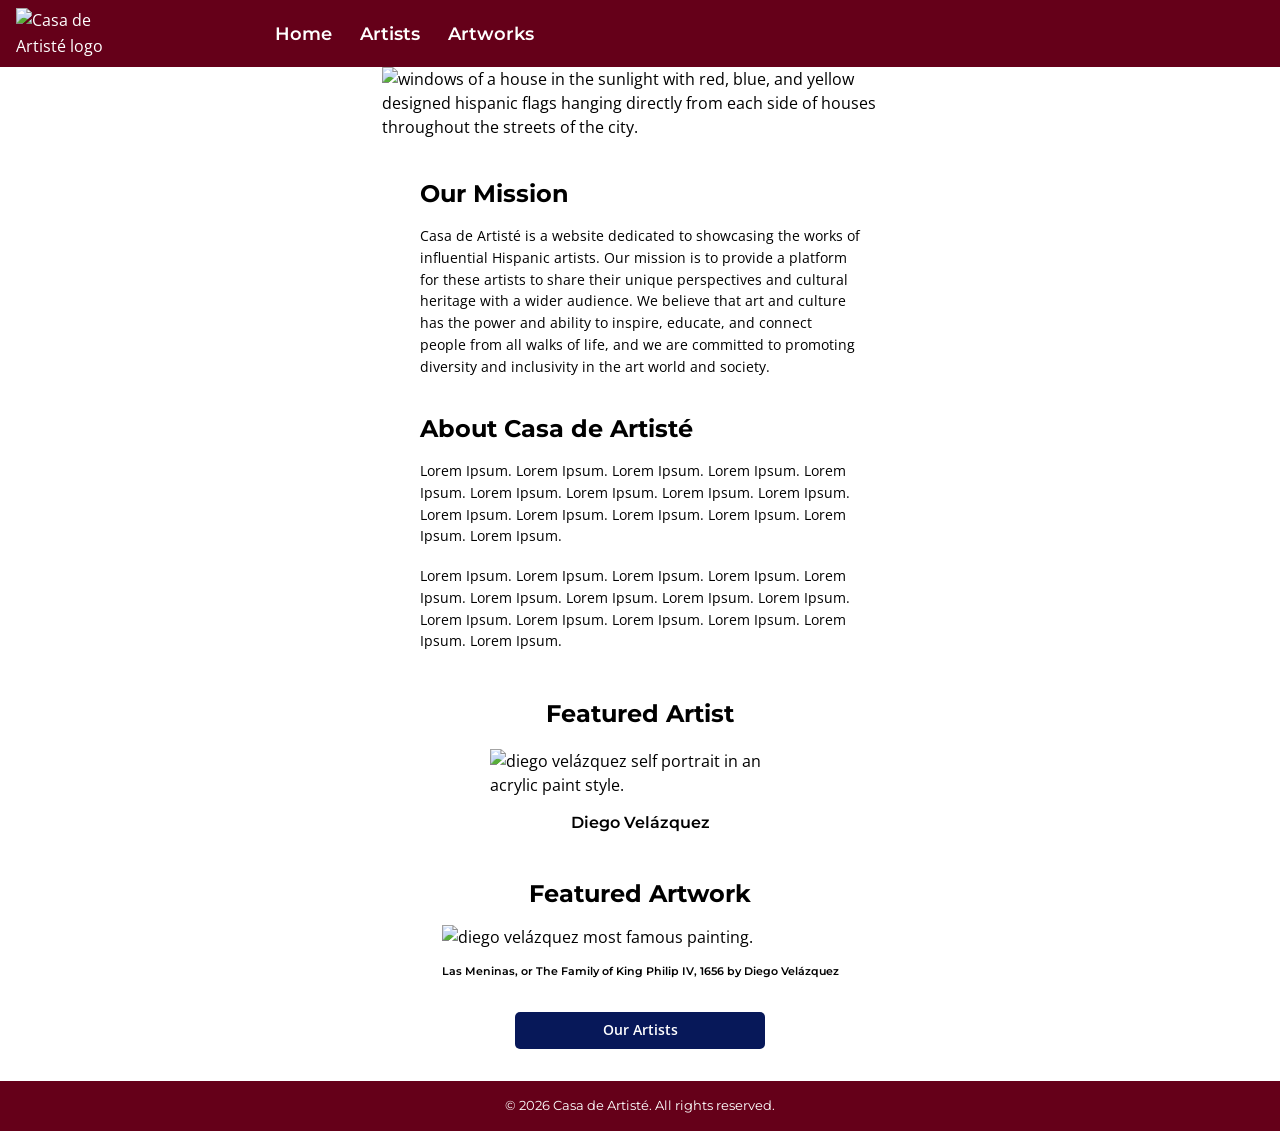
==== index.html @ f4d8f2cd "html and css updates" ====
<!DOCTYPE html>
<html lang="en">
    <head>
        <meta charset="UTF-8">
        <meta name="viewport" content="width=device-width, initial-scale=1.0">
        <meta name="author" content="Samantha Orr">
        <title>Casa de Artisté Website</title>

        <!-- link google fonts Montserrat and Open Sans here -->
        <link rel="preconnect" href="https://fonts.googleapis.com">
        <link rel="preconnect" href="https://fonts.gstatic.com" crossorigin>
        <link href="https://fonts.googleapis.com/css2?family=Montserrat:ital,wght@0,100..900;1,100..900&family=Open+Sans:ital,wght@0,300..800;1,300..800&display=swap" rel="stylesheet">

        <!-- after completing my html for all three pages, make sure to properly link 
        css stylesheet to each page -->

        <link rel="stylesheet" href="styles.css">
    </head>

    <body>
        <!-- make sure headers and footers are identical throughout all three pages -->

        <header class="global-header">
                <!-- add logo to src tag -->
                <img src="images/" alt="Casa de Artisté logo">
                <h1>Casa de Artisté</h1>
                <nav class="global-nav">
                    <!-- make sure I've properly linked each page to the correct 
                    href attribute in the anchor tags below -->
                    <ul>
                        <li><a href="index.html">Home</a></li>
                        <li><a href="artists.html">Artists</a></li>
                        <li><a href="artworks.html">Artworks</a></li>
                    </ul>
                </nav>
        </header>

        <main class="container-1">
            <div class="hero-image">
                <img src="images/hero-image.jpg" alt="windows of a house in the sunlight with red, blue, and yellow designed hispanic flags hanging directly from each side of houses throughout the streets of the city.">
            </div>
            <h2>Casa de Artisté</h2>

            <section id="our-mission">
                <h3>Our Mission</h3>
                <p>
                    Casa de Artisté is a website dedicated to showcasing the works of 
                    influential Hispanic artists. Our mission is to provide a platform 
                    for these artists to share their unique perspectives and cultural 
                    heritage with a wider audience. We believe that art and culture has
                    the power and ability to inspire, educate, and connect people from 
                    all walks of life, and we are committed to promoting diversity and 
                    inclusivity in the art world and society.
                </p>
            </section>
            <!-- fill with content about the website, the artists, and the artworks.
            serves as an introduction to the entire website. -->
            <section id="about-info">
                <h3>About Casa de Artisté</h3>
                <p>Lorem Ipsum. Lorem Ipsum. Lorem Ipsum.
                    Lorem Ipsum. Lorem Ipsum. Lorem Ipsum.
                    Lorem Ipsum. Lorem Ipsum. Lorem Ipsum.
                    Lorem Ipsum. Lorem Ipsum. Lorem Ipsum.
                    Lorem Ipsum. Lorem Ipsum. Lorem Ipsum.
                </p>

                <p>Lorem Ipsum. Lorem Ipsum. Lorem Ipsum.
                    Lorem Ipsum. Lorem Ipsum. Lorem Ipsum.
                    Lorem Ipsum. Lorem Ipsum. Lorem Ipsum.
                    Lorem Ipsum. Lorem Ipsum. Lorem Ipsum.
                    Lorem Ipsum. Lorem Ipsum. Lorem Ipsum.
                </p>
            </section>

            <section id="featured-artist">
                <h3>Featured Artist</h3>
                <img src="images/diego-velázquez.jpg" alt="diego velázquez self portrait in an acrylic paint style.">
                <h4>Diego Velázquez</h4>
            </section>

            <section id="featured-artwork">
                <h3>Featured Artwork</h3>
                <img src="images/Las-Meninas-Diego-Velázquez.jpg" alt="diego velázquez most famous painting.">
                <h4>Las Meninas, or The Family of King Philip IV, 1656 by Diego Velázquez</h4>
            </section>

            <a href="artists.html" class="about-artists-btn">Our Artists</a>
        </main>

        <footer class="global-footer">
            <p>&copy; 2026 Casa de Artisté. All rights reserved.</p>
        </footer>
    </body>
</html>
---- styles.css ----
/* CSS by Samantha Orr */

/* imported Montserrat for headers and Open Sans for body text (paragraphs) from google fonts */
@import url('https://fonts.googleapis.com/css2?family=Montserrat:ital,wght@0,100..900;1,100..900&family=Open+Sans:ital,wght@0,300..800;1,300..800&display=swap');


/* CSS reset */
/* http://meyerweb.com/eric/tools/css/reset/ 
   v2.0 | 20110126
   License: none (public domain)
*/
html, body, div, span, applet, object, iframe,
h1, h2, h3, h4, h5, h6, p, blockquote, pre,
a, abbr, acronym, address, big, cite, code,
del, dfn, em, img, ins, kbd, q, s, samp,
small, strike, strong, sub, sup, tt, var,
b, u, i, center,
dl, dt, dd, ol, ul, li,
fieldset, form, label, legend,
table, caption, tbody, tfoot, thead, tr, th, td,
article, aside, canvas, details, embed, 
figure, figcaption, footer, header, hgroup, 
menu, nav, output, ruby, section, summary,
time, mark, audio, video {
	margin: 0;
	padding: 0;
	border: 0;
	font-size: 100%;
	font: inherit;
	vertical-align: baseline;
}
/* HTML5 display-role reset for older browsers */
article, aside, details, figcaption, figure, 
footer, header, hgroup, menu, nav, section {
	display: block;
}
body {
	line-height: 1;
}
ol, ul {
	list-style: none;
}
blockquote, q {
	quotes: none;
}
blockquote:before, blockquote:after,
q:before, q:after {
	content: '';
	content: none;
}
table {
	border-collapse: collapse;
	border-spacing: 0;
}


/* root variables */
:root {

    /* colors */
    --white: #FFFFFF;
    --black: #000000;
    --dk-gray: #333333;
    --burgundy: #650019;
    --dk-blue: #071859;
    --yellow: #F2C14E;

    /* fonts */
    --header-font: "Montserrat", sans-serif;
    --paragraph-font: "Open Sans", sans-serif;
}

/* adjust as needed throughout styling website */
body {
    font-family: var(--paragraph-font);
    font-weight: 400;
    line-height: 1.6;
    color: var(--black);
    background-color: var(--white);
    margin: 0;
}

h1, h2, h3, h4, h5, h6 {
    font-family: var(--header-font);
    font-weight: 700;
    line-height: 1.2;
    margin-bottom: 1rem;
}

nav a {
    font-family: var(--header-font);
    text-decoration: none;
    font-weight: 700;
}


/* global styles to assist with a clean and organized layout as well as structure */
* {
    margin: 0;
    padding: 0;
    box-sizing: border-box;
}

html {
    scroll-behavior: smooth;
}

.container-1,
.container-2,
.container-3 {
    margin: 0 auto;
    line-height: 1.5;
}

/* global header and navigation styles */
.global-header {
    display: flex;
    align-items: center;
    background-color: var(--burgundy);
    padding: 8px 0;
}

.global-header h1 {
    visibility: hidden;
}

/* when I create and add my logo, make sure to properly styled and sized and add some margin to the left of it 
so that it doesn't touch the edge of the page.*/

.global-header img {
    max-width: 120px;
    height: auto;
    margin-left: 16px;
    object-fit: fill;
    color: var(--white);
}

.global-nav {
    display: flex;
    justify-content: space-between;
    align-items: center;
}

.global-nav ul {
    list-style: none;
    display: flex;
    gap: 8px;
    align-items: center;
}

.global-nav ul li a {
    text-decoration: none;
    color: var(--white);
    font-family: var(--header-font);
    font-weight: 600;
    padding: 5px 10px;
    transition: background-color 0.3s ease, color 0.3s ease;
    align-items: center;
    border-radius: 4px;
    font-size: 1.1rem;
}

.global-nav ul li a:hover {
    /* background-color: var(--yellow); */
    color: var(--yellow);
    border-radius: 4px;
    text-decoration: none;
    transition: color 0.4s;
    font-weight: 700;
}

/* main styles */
main {
    display: flex;
    flex-direction: column;
    align-items: center;
}

/* global footer styles */
footer {
    background-color: var(--burgundy);
    color: var(--white);
    text-align: center;
    padding: 15px 0;
    margin-top: 20px;
    font-family: var(--header-font);
    font-size: 0.80rem;
    font-weight: 400;
}

/* homepage styles */
img {
    max-width: 100%;
    height: auto;
}

.container-1 h2 {
    visibility: hidden;
}

.hero-image img {
    max-width: 517px;
    height: auto;
    overflow: hidden;
    object-fit: fill;
}

#about-info h3,
#our-mission h3 {
    justify-self: center;
    font-size: 1.5rem;
    margin-bottom: 16px;
    font-weight: 700;
    font-family: var(--header-font);
}

#about-info h3 {
    margin-top: 20px;
}

#about-info p,
#our-mission p {
    font-size: 0.85rem;
    font-family: var(--paragraph-font);
    line-height: 1.6;
    margin-top: 10px;
    margin-bottom: 18px;
    max-width: 55ch;
}

#featured-artist h3 {
    font-size: 1.5rem;
    text-align: center;
    color: var(--black);
    font-weight: 700;
    margin-top: 30px;
}

#featured-artist img {
    max-width: 300px;
    height: auto;
    overflow: hidden;
    object-fit: fill;
    margin-top: 4px;
    margin-bottom: 10px;
    align-items: center;
}

#featured-artist h4 {
    text-align: center;
    font-size: 1rem;
    margin-bottom: 8px;
    font-weight: 600;
}

#featured-artwork h3 {
    font-size: 1.5rem;
    text-align: center;
    color: var(--black);
    font-weight: 700;
    margin-top: 40px;
}

#featured-artwork img {
    max-width: 400px;
    height: auto;
    overflow: hidden;
    object-fit: fill;
    margin-bottom: 10px;
    align-items: center;
}

#featured-artwork h4 {
    text-align: center;
    font-size: 0.70rem;
    margin-bottom: 10px;
    font-weight: 600;
}  

.about-artists-btn {
    display: inline-block;
    text-align: center;
    background-color: var(--dk-blue);
    color: var(--white);
    border: none;
    padding: 8px 16px;
    font-family: var(--paragraph-font);
    font-weight: 500;
    font-size: 0.85rem;
    cursor: pointer;
    border-radius: 5px;
    transition: background-color 0.2s ease, color 0.2s ease;
    text-decoration: none;
    width: 250px;
    margin-top: 24px;
    margin-bottom: 12px;
    font-weight: 600;
}

.about-artists-btn:hover {
    background-color: var(--yellow);
    color: var(--burgundy);
    border-radius: 5px;
    text-decoration: none;
    transition: color 0.2s;
    font-weight: 700;
    text-align: center;
}

/* artists page styles */
.container-2 h2 {
    font-size: 1.5rem;
    text-align: center;
    color: var(--black);
    font-weight: 700;
    margin-top: 22px;
    margin-bottom: 18px;
}

.artist-1-image img,
.artist-3-image img {
    max-width: 180px;
    height: auto;
    overflow: hidden;
    object-fit: fill;
    margin-top: 20px;
}

.artist-2-image img,
.artist-4-image img {
    max-width: 180px;
    height: auto;
    overflow: hidden;
    object-fit: fill;
    margin-top: 20px;
}

/* .artist-content-1 {
    display: flex;
    flex-direction: column;
    align-items: center;
    text-align: center;
    margin-top: 20px;
} */

.artist-content-1,
.artist-content-2 {
    display: flex;
    flex-direction: column;
    align-items: center;
    gap: 1rem;
    margin: 20px 0 30px;
}

/* .artist-content-1 {
    display: grid;
    grid-template-columns: 1fr 1fr;
    gap: 1rem;
    margin-top: 20px;
    margin-bottom: 30px;
}

.artist-content-2 {
    display: grid;
    grid-template-columns: 1fr 1fr;
    gap: 5rem;
    margin-top: 20px;
    margin-bottom: 30px;
    margin-left: 10px;
} */

.artist-content-1 h3,
.artist-content-2 h3 {
    font-size: 1rem;
    margin-top: 8px;
    margin-bottom: 18px;
    font-weight: 600;
    text-align: center;
}

.artist-content-1 p {
    display: block;
    font-size: 0.65rem;
    font-family: var(--paragraph-font);
    line-height: 1.4;
    max-width: 40ch;
    text-align: left;
    margin-bottom: 16px;
}

.artist-content-2 p {
    display: block;
    font-size: 0.65rem;
    font-family: var(--paragraph-font);
    line-height: 1.4;
    max-width: 40ch;
    text-align: left;
    margin-bottom: 16px;
}

.artist-1-info,
.artist-2-info,
.artist-3-info,
.artist-4-info {
    display: block;
    align-content: center;
}

.artist-1-info a,
.artist-2-info a,
.artist-3-info a,
.artist-4-info a {
    display: inline-block;
    background-color: var(--dk-blue);
    color: var(--white);
    border: none;
    padding: 6px 12px;
    font-family: var(--paragraph-font);
    font-weight: 500;
    font-size: 0.85rem;
    cursor: pointer;
    border-radius: 4px;
    margin-top: 4px;
    transition: background-color 0.3s ease, color 0.3s ease;
    text-decoration: none;
    width: 95%;
    text-align: center;
}

.artist-content-1 a:hover,
.artist-content-2 a:hover {
    background-color: var(--burgundy);
    color: var(--white);
    border-radius: 4px;
    text-decoration: none;
    transition: color 0.3s;
    font-weight: 700;
    text-align: center;
}

/* 
.artist-content-1 h3 {
    text-align: center;
    font-size: 1rem;
    margin-top: 10px;
    margin-bottom: 16px;
    font-weight: 600;
} */

/* .artist-content-1 p {
    font-size: 0.85rem;
    line-height: 1.6;
    margin-top: 10px;
    margin-bottom: 18px;
    width: 55ch;
} */


/* artworks page styles */
.container-3 {
    display: flex;
    flex-direction: column;
    align-items: center;
}

#artworks h2 {
    font-size: 1.5rem;
    text-align: center;
    color: var(--black);
    font-weight: 700;
    margin-top: 22px;
}

#artworks img {
    max-width: 450px;
    height: auto;
    overflow: hidden;
    object-fit: fill;
    margin-top: 20px;
    margin-bottom: 10px;
    align-items: center;
}

#artworks h3 {
    text-align: center;
    font-size: 0.90rem;
    margin-bottom: 14px;
    font-weight: 600;
}

#artworks p {
    text-align: center;
    font-size: 0.85rem;
    line-height: 1.6;
    margin-top: 10px;
    margin-bottom: 20px;
    width: 55ch;
}


/* !!!! after completely styling my website in mobile-first format,
add media queries (tablets and desktops) to adjust the layout and 
design for larger screens. !!!! */

/* media queries (medium) */
@media (min-width: 768px) {
    .artist-content-1,
    .artist-content-2 {
        display: grid;
        grid-template-columns: 1fr 1fr;
        gap: 2rem;
        align-items: center;
    }

    .artist-content-2 .artist-2-image,
    .artist-content-2 .artist-4-image {
        order: 2;
    }

    .artist-content-2 .artist-2-info,
    .artist-content-2 .artist-4-info {
        order: 1;
    }
}

/* @media screen and (min-width: 600px) {
    .container-1 {
        display: flex;
        flex-direction: column;
        align-items: center;
    }

    .hero-image {
        display: flex;
        justify-content: center;
    }

    .global-header {
        justify-content: space-between;
    }
    
    .global-nav ul {
        align-items: center;
        gap: 16px;
    }

    .artist-content-1 {
        display: grid;
        grid-template-columns: 1fr 1fr;
        gap: 4rem;
        margin-top: 20px;
        margin-bottom: 30px;
    }

    .artist-content-2 {
        display: grid;
        grid-template-columns: 1fr 1fr;
        gap: 6rem;
        margin-top: 20px;
        margin-bottom: 30px;
    }

    .artist-1-info, .artist-2-info, .artist-3-info, .artist-4-info {
        display: block;
        align-content: center;
    }

    #artworks h2 {
        font-size: 1.5rem;
        text-align: center;
        color: var(--black);
        font-weight: 700;
        margin-top: 22px;
    }

    #artworks h3 {
        text-align: center;
        font-size: 1.1rem;
        margin-bottom: 14px;
        font-weight: 600;
    }

    #artworks p {
        text-align: center;
        font-size: 0.90rem;
        line-height: 1.6;
        margin-top: 10px;
        margin-bottom: 20px;
        width: 55ch;
    }

    #artworks img {
        max-width: 500px;
        height: auto;
        overflow: hidden;
        object-fit: fill;
        margin-top: 20px;
        margin-bottom: 10px;
        align-items: center;
    }
} */


/* media queries (large) */

@media screen and (min-width: 1024px){
}
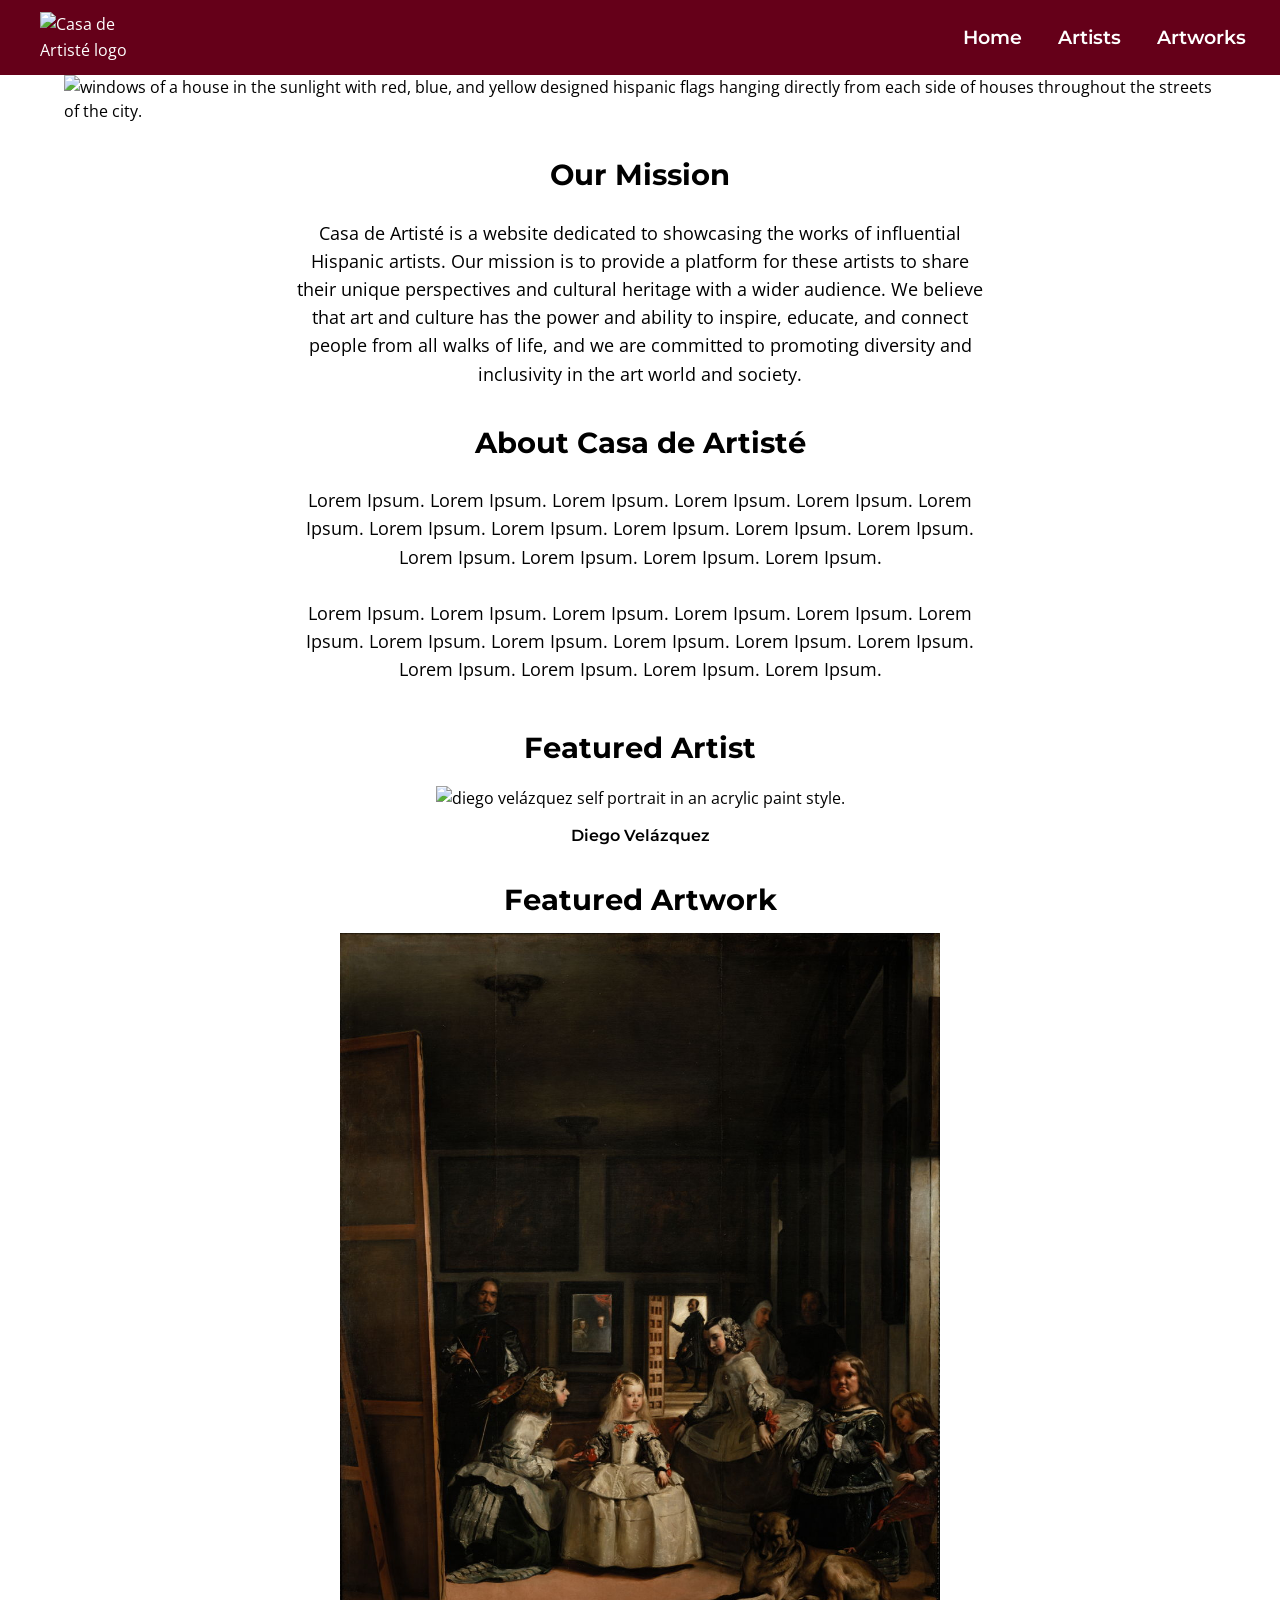
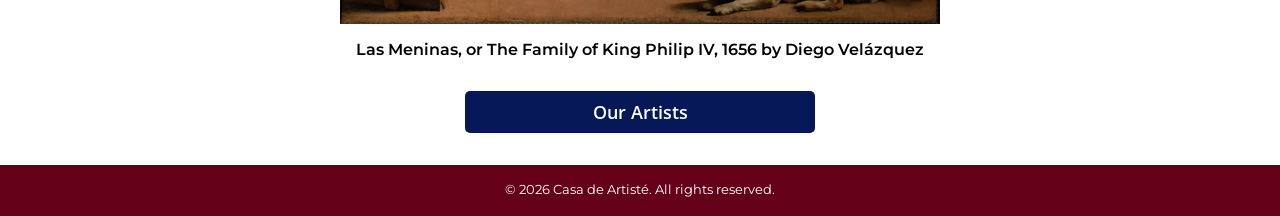
==== commit 4f067b99: "images update" ====
--- a/index.html
+++ b/index.html
@@ -74,13 +74,13 @@
 
             <section id="featured-artist">
                 <h3>Featured Artist</h3>
-                <img src="images/diego-velázquez.jpg" alt="diego velázquez self portrait in an acrylic paint style.">
+                <img src="images/Self-portrait_by_Diego_Velázquez.jpg" alt="diego velázquez self portrait in an acrylic paint style.">
                 <h4>Diego Velázquez</h4>
             </section>
 
             <section id="featured-artwork">
                 <h3>Featured Artwork</h3>
-                <img src="images/Las-Meninas-Diego-Velázquez.jpg" alt="diego velázquez most famous painting.">
+                <img src="images/velazquezlasmeninas.jpg" alt="diego velázquez most famous painting.">
                 <h4>Las Meninas, or The Family of King Philip IV, 1656 by Diego Velázquez</h4>
             </section>
 
--- a/styles.css
+++ b/styles.css
@@ -110,6 +110,7 @@
 .container-3 {
     margin: 0 auto;
     line-height: 1.5;
+    width: 90%;
 }
 
 /* global header and navigation styles */
@@ -262,7 +263,7 @@
 }
 
 #featured-artwork img {
-    max-width: 400px;
+    max-width: 380px;
     height: auto;
     overflow: hidden;
     object-fit: fill;
@@ -319,7 +320,7 @@
 
 .artist-1-image img,
 .artist-3-image img {
-    max-width: 180px;
+    max-width: 185px;
     height: auto;
     overflow: hidden;
     object-fit: fill;
@@ -328,7 +329,7 @@
 
 .artist-2-image img,
 .artist-4-image img {
-    max-width: 180px;
+    max-width: 185px;
     height: auto;
     overflow: hidden;
     object-fit: fill;
@@ -372,29 +373,28 @@
 .artist-content-1 h3,
 .artist-content-2 h3 {
     font-size: 1rem;
-    margin-top: 8px;
-    margin-bottom: 18px;
+    margin-bottom: 20px;
     font-weight: 600;
     text-align: center;
 }
 
 .artist-content-1 p {
     display: block;
-    font-size: 0.65rem;
+    font-size: 0.70rem;
     font-family: var(--paragraph-font);
     line-height: 1.4;
     max-width: 40ch;
-    text-align: left;
+    text-align: center;
     margin-bottom: 16px;
 }
 
 .artist-content-2 p {
     display: block;
-    font-size: 0.65rem;
+    font-size: 0.70rem;
     font-family: var(--paragraph-font);
     line-height: 1.4;
     max-width: 40ch;
-    text-align: left;
+    text-align: center;
     margin-bottom: 16px;
 }
 
@@ -472,29 +472,30 @@
 }
 
 #artworks img {
-    max-width: 450px;
+    max-width: 380px;
     height: auto;
     overflow: hidden;
     object-fit: fill;
     margin-top: 20px;
     margin-bottom: 10px;
     align-items: center;
+    justify-content: center;
 }
 
 #artworks h3 {
     text-align: center;
-    font-size: 0.90rem;
+    font-size: 0.70rem;
     margin-bottom: 14px;
     font-weight: 600;
 }
 
 #artworks p {
     text-align: center;
-    font-size: 0.85rem;
+    font-size: 0.80rem;
     line-height: 1.6;
     margin-top: 10px;
     margin-bottom: 20px;
-    width: 55ch;
+    max-width: 55ch;
 }
 
 
@@ -503,7 +504,128 @@
 design for larger screens. !!!! */
 
 /* media queries (medium) */
-@media (min-width: 768px) {
+/* previous media query was min-width: 768px */
+
+@media (min-width: 600px) {
+    .container-1,
+    .container-2,
+    .container-3 {
+        width: 90%;
+        max-width: 900px;
+    }
+
+    .global-header {
+        justify-content: space-between;
+        padding: 10px 18px;
+    }
+
+    .global-nav ul {
+        align-items: center;
+        gap: 0.80rem;
+    }
+
+    .hero-image {
+        display: flex;
+        justify-content: center;
+    }
+
+    .hero-image img {
+        max-width: 800px;
+        width: 100%;
+    }
+
+    #our-mission,
+    #about-info {
+        display: flex;
+        max-width: 700px;
+        flex-direction: column;
+        align-items: center;
+        text-align: center;
+        margin: 0 auto;
+    }
+
+    #our-mission h3,
+    #about-info h3 {
+        font-size: 1.5rem;
+        margin-bottom: 16px;
+        font-weight: 700;
+    }
+
+    #our-mission p,
+    #about-info p {
+        font-size: 1rem;
+        max-width: 70ch;
+    }
+
+    #featured-artist h3,
+    #featured-artwork h3 {
+        font-size: 1.5rem;
+        text-align: center;
+        color: var(--black);
+        font-weight: 700;
+        margin-top: 30px;
+    }
+
+    #featured-artist h4,
+    #featured-artwork h4 {
+        text-align: center;
+        font-size: 0.90rem;
+        margin-bottom: 8px;
+        font-weight: 600;
+    }
+
+    #featured-artist img {
+        max-width: 400px;
+        height: auto;
+    }
+
+    #featured-artwork img {
+        max-width: 500px;
+        height: auto;
+    }
+
+    .about-artists-btn {
+        width: 300px;
+        font-size: 1rem;
+    }
+
+    /* .hero-image img {
+        max-width: 900px;
+        height: auto;
+        width: 100%;
+        overflow: hidden;
+        object-fit: fill;
+    } */
+
+    #artists h2,
+    #artworks h2 {
+        font-size: 1.5rem;
+        text-align: center;
+        color: var(--black);
+        font-weight: 700;
+        margin-top: 22px;
+        font-family: var(--header-font);
+    }
+
+    #artists h3 {
+        font-size: 1.2rem;
+        text-align: center;
+        color: var(--black);
+        font-weight: 600;
+        margin-top: 22px;
+        margin-bottom: 18px;
+    }
+
+    #artists p {
+        font-size: 0.85rem;
+        line-height: 1.6;
+        margin-top: 10px;
+        margin-bottom: 18px;
+        max-width: 55ch;
+        text-align: center;
+        font-family: var(--paragraph-font);
+    }
+
     .artist-content-1,
     .artist-content-2 {
         display: grid;
@@ -512,96 +634,241 @@
         align-items: center;
     }
 
+    .artist-content-2 {
+        gap: 2rem;
+    }
+
+    .artist-1-image img,
+    .artist-2-image img,
+    .artist-3-image img,
+    .artist-4-image img {
+        max-width: 230px;
+        height: auto;
+    }
+
     .artist-content-2 .artist-2-image,
     .artist-content-2 .artist-4-image {
-        order: 2;
+        order: 1;
     }
 
     .artist-content-2 .artist-2-info,
     .artist-content-2 .artist-4-info {
-        order: 1;
-    }
-}
-
-/* @media screen and (min-width: 600px) {
-    .container-1 {
+        order: 2;
+    }
+
+    .artist-content-1 h3,
+    .artist-content-2 h3 {
+        font-size: 1.4rem;
+        margin-top: 18px;
+        margin-bottom: 18px;
+        font-weight: 600;
+        text-align: center;
+    }
+
+    .artist-content-1 p,
+    .artist-content-2 p {
+        font-size: 0.83rem;
+        line-height: 1.6;
+        margin-top: 10px;
+        margin-bottom: 18px;
+        max-width: 55ch;
+        text-align: center;
+    }
+
+    #artworks img {
+        max-width: 500px;
+        height: auto;
+    }
+
+    #artworks h3 {
+        text-align: center;
+        font-size: 0.90rem;
+        margin-bottom: 14px;
+        font-weight: 600;
+    }
+
+    #artworks p {
+        font-size: 0.90rem;
+        line-height: 1.6;
+        margin-top: 10px;
+        margin-bottom: 20px;
+        max-width: 60ch;
+        text-align: center;
+    }
+}
+
+/* media queries (large) */
+
+@media screen and (min-width: 1024px){
+    .container-1,
+    .container-2,
+    .container-3 {
+        width: 90%;
+        max-width: 1200px;
+    }
+
+    .global-header {
+        justify-content: space-between;
+        padding: 12px 24px;
+    }
+
+    .global-nav ul {
+        align-items: center;
+        gap: 1rem;
+    }
+
+    .global-nav ul li a {
+        font-size: 1.2rem;
+    }
+
+    .hero-image img {
+        max-width: 1200px;
+        width: 100%;
+    }
+
+    #our-mission,
+    #about-info {
         display: flex;
+        max-width: 900px;
         flex-direction: column;
         align-items: center;
-    }
-
-    .hero-image {
-        display: flex;
-        justify-content: center;
-    }
-
-    .global-header {
-        justify-content: space-between;
-    }
-    
-    .global-nav ul {
-        align-items: center;
-        gap: 16px;
-    }
-
-    .artist-content-1 {
-        display: grid;
-        grid-template-columns: 1fr 1fr;
-        gap: 4rem;
-        margin-top: 20px;
+        text-align: center;
+        margin: 0 auto;
+    }
+
+    #our-mission h3,
+    #about-info h3,
+    #featured-artist h3,
+    #featured-artwork h3 {
+        font-size: 1.8rem;
+        margin-bottom: 16px;
+        font-weight: 700;
+    }
+
+    #our-mission p,
+    #about-info p {
+        font-size: 1.1rem;
+        max-width: 70ch;
+    }
+
+    #featured-artwork h4 {
+        text-align: center;
+        font-size: 1rem;
+        margin-bottom: 8px;
+        font-weight: 600;
+    }
+
+    #featured-artist img {
+        max-width: 500px;
+        height: auto;
+    }
+
+    #featured-artist h4 {
+        text-align: center;
+        font-size: 1rem;
+        margin-bottom: 8px;
+        font-weight: 600;
+    }
+
+    #featured-artwork img {
+        max-width: 600px;
+        height: auto;
+    }
+
+    .about-artists-btn {
+        width: 350px;
+        font-size: 1.1rem;
+    }
+
+    #artists h3 {
+        font-size: 1.6rem;
+        text-align: center;
+        color: var(--black);
+        font-weight: 600;
+        margin-top: 22px;
         margin-bottom: 30px;
     }
 
+    .artist-content-1,
     .artist-content-2 {
         display: grid;
         grid-template-columns: 1fr 1fr;
         gap: 6rem;
-        margin-top: 20px;
+        align-items: center;
+    }
+
+    .artist-content-2 .artist-2-image,
+    .artist-content-2 .artist-4-image {
+        order: 2;
+    }
+
+    .artist-content-2 .artist-2-info,
+    .artist-content-2 .artist-4-info {
+        order: 1;
+    }
+
+    .artist-content-1 h3,
+    .artist-content-2 h3 {
+        font-size: 1.7rem;
+        margin-top: 8px;
         margin-bottom: 30px;
-    }
-
-    .artist-1-info, .artist-2-info, .artist-3-info, .artist-4-info {
-        display: block;
-        align-content: center;
+        font-weight: 600;
+        text-align: center;
+    }
+
+    .artist-content-1 p,
+    .artist-content-2 p {
+        font-size: 0.90rem;
+        line-height: 1.6;
+        margin-top: 10px;
+        margin-bottom: 18px;
+        max-width: 55ch;
+        text-align: left;
+    }
+
+    .artist-1-image img,
+    .artist-2-image img,
+    .artist-3-image img,   
+    .artist-4-image img {
+        max-width: 280px;
+        height: auto;
+    }
+
+    #artworks {
+        display: grid;
+        grid-template-columns: repeat(2, 1fr);
+        gap: 3rem;
+        max-width: 1200px;
+        margin: 0 auto;
     }
 
     #artworks h2 {
-        font-size: 1.5rem;
-        text-align: center;
-        color: var(--black);
-        font-weight: 700;
-        margin-top: 22px;
-    }
-
-    #artworks h3 {
-        text-align: center;
-        font-size: 1.1rem;
-        margin-bottom: 14px;
-        font-weight: 600;
+        grid-column: 1 / -1;
+    }
+
+    /* #artworks {
+        display: flex;
+        flex-direction: column;
+        align-items: center;
+    } */
+
+    #artworks img {
+        max-width: 500px;
+        height: auto;
     }
 
     #artworks p {
-        text-align: center;
         font-size: 0.90rem;
         line-height: 1.6;
         margin-top: 10px;
         margin-bottom: 20px;
-        width: 55ch;
-    }
-
-    #artworks img {
-        max-width: 500px;
-        height: auto;
-        overflow: hidden;
-        object-fit: fill;
-        margin-top: 20px;
-        margin-bottom: 10px;
-        align-items: center;
-    }
-} */
-
-
-/* media queries (large) */
-
-@media screen and (min-width: 1024px){
+        max-width: 60ch;
+    }
+
+    #artworks h3 {
+        text-align: center;
+        font-size: 1rem;
+        margin-bottom: 8px;
+        font-weight: 600;
+    }
 }
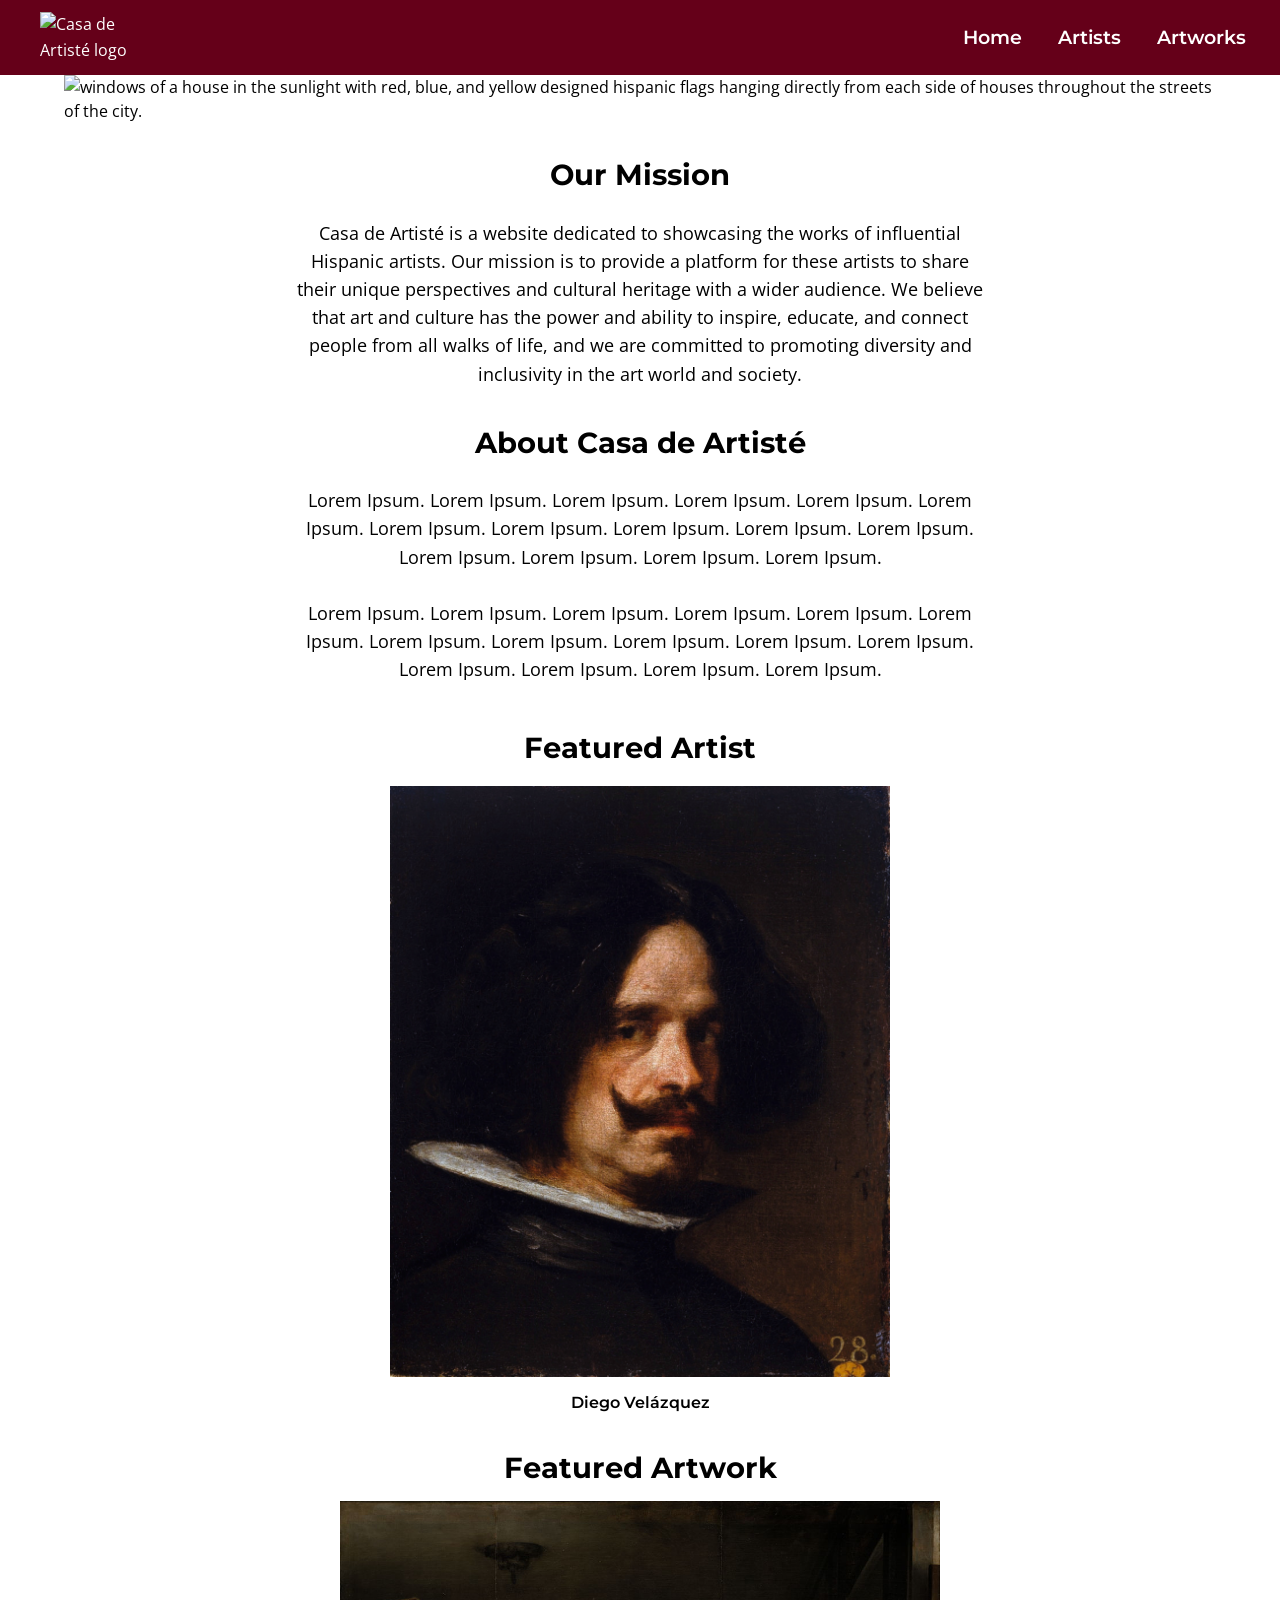
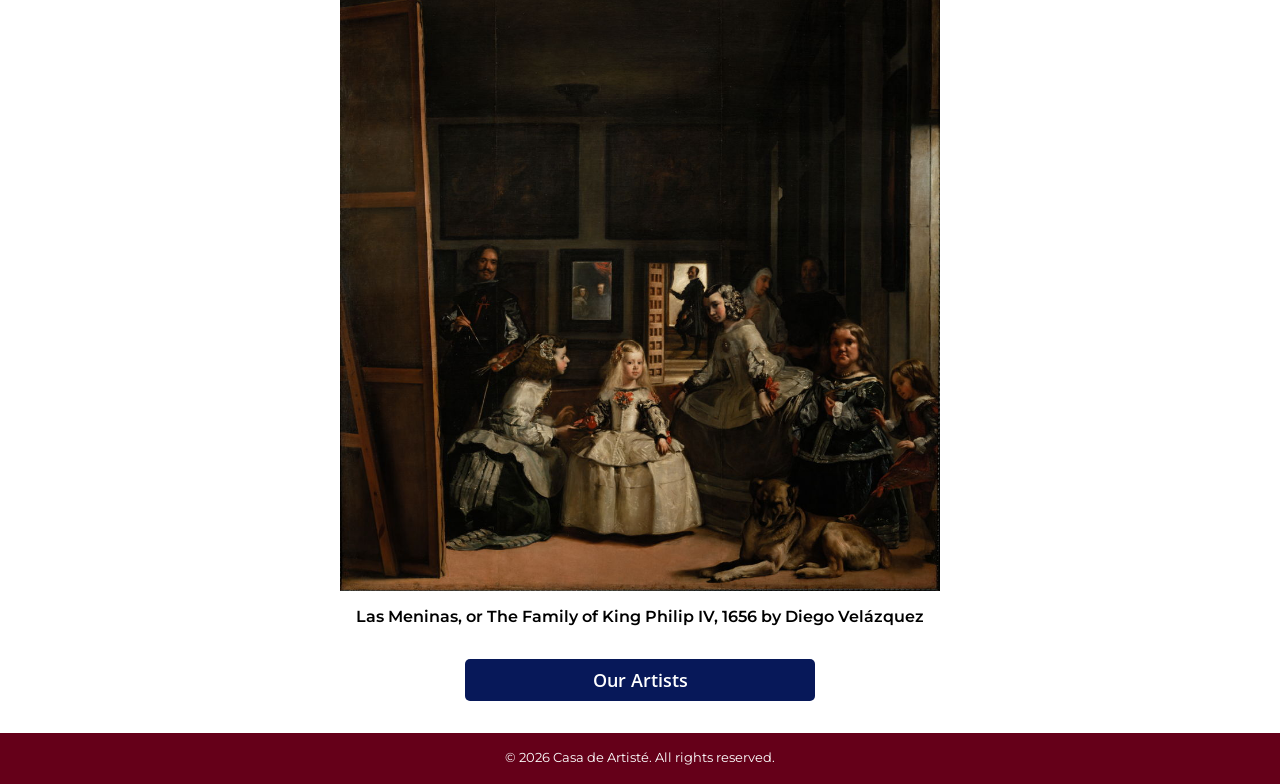
==== commit 08564219: "images update" ====
--- a/index.html
+++ b/index.html
@@ -74,7 +74,7 @@
 
             <section id="featured-artist">
                 <h3>Featured Artist</h3>
-                <img src="images/Self-portrait_by_Diego_Velázquez.jpg" alt="diego velázquez self portrait in an acrylic paint style.">
+                <img src="images/diego-velazquez.jpg" alt="diego velázquez self portrait in an acrylic paint style.">
                 <h4>Diego Velázquez</h4>
             </section>
 
--- a/styles.css
+++ b/styles.css
@@ -320,7 +320,7 @@
 
 .artist-1-image img,
 .artist-3-image img {
-    max-width: 185px;
+    max-width: 180px;
     height: auto;
     overflow: hidden;
     object-fit: fill;
@@ -329,7 +329,7 @@
 
 .artist-2-image img,
 .artist-4-image img {
-    max-width: 185px;
+    max-width: 180px;
     height: auto;
     overflow: hidden;
     object-fit: fill;
@@ -383,7 +383,7 @@
     font-size: 0.70rem;
     font-family: var(--paragraph-font);
     line-height: 1.4;
-    max-width: 40ch;
+    max-width: 38ch;
     text-align: center;
     margin-bottom: 16px;
 }
@@ -393,7 +393,7 @@
     font-size: 0.70rem;
     font-family: var(--paragraph-font);
     line-height: 1.4;
-    max-width: 40ch;
+    max-width: 38ch;
     text-align: center;
     margin-bottom: 16px;
 }
@@ -413,8 +413,9 @@
     display: inline-block;
     background-color: var(--dk-blue);
     color: var(--white);
+    width: 240px;
     border: none;
-    padding: 6px 12px;
+    padding: 6px 10px;
     font-family: var(--paragraph-font);
     font-weight: 500;
     font-size: 0.85rem;
@@ -423,8 +424,8 @@
     margin-top: 4px;
     transition: background-color 0.3s ease, color 0.3s ease;
     text-decoration: none;
-    width: 95%;
-    text-align: center;
+    text-align: center;
+    justify-content: center'
 }
 
 .artist-content-1 a:hover,
@@ -585,8 +586,8 @@
     }
 
     .about-artists-btn {
-        width: 300px;
-        font-size: 1rem;
+        width: 250px;
+        font-size: 0.90rem;
     }
 
     /* .hero-image img {
@@ -642,7 +643,7 @@
     .artist-2-image img,
     .artist-3-image img,
     .artist-4-image img {
-        max-width: 230px;
+        max-width: 210px;
         height: auto;
     }
 
@@ -664,15 +665,25 @@
         font-weight: 600;
         text-align: center;
     }
-
+    
     .artist-content-1 p,
     .artist-content-2 p {
-        font-size: 0.83rem;
+        font-size: 0.80rem;
         line-height: 1.6;
         margin-top: 10px;
         margin-bottom: 18px;
-        max-width: 55ch;
-        text-align: center;
+        max-width: 50ch;
+        text-align: center;
+    }
+
+    .artist-1-info a,
+    .artist-2-info a,
+    .artist-3-info a,
+    .artist-4-info a {
+        width: 300px;
+        font-size: 0.85rem;
+        text-align: center;
+        justify-self: center;
     }
 
     #artworks img {
@@ -830,7 +841,7 @@
     .artist-2-image img,
     .artist-3-image img,   
     .artist-4-image img {
-        max-width: 280px;
+        max-width: 240px;
         height: auto;
     }
 
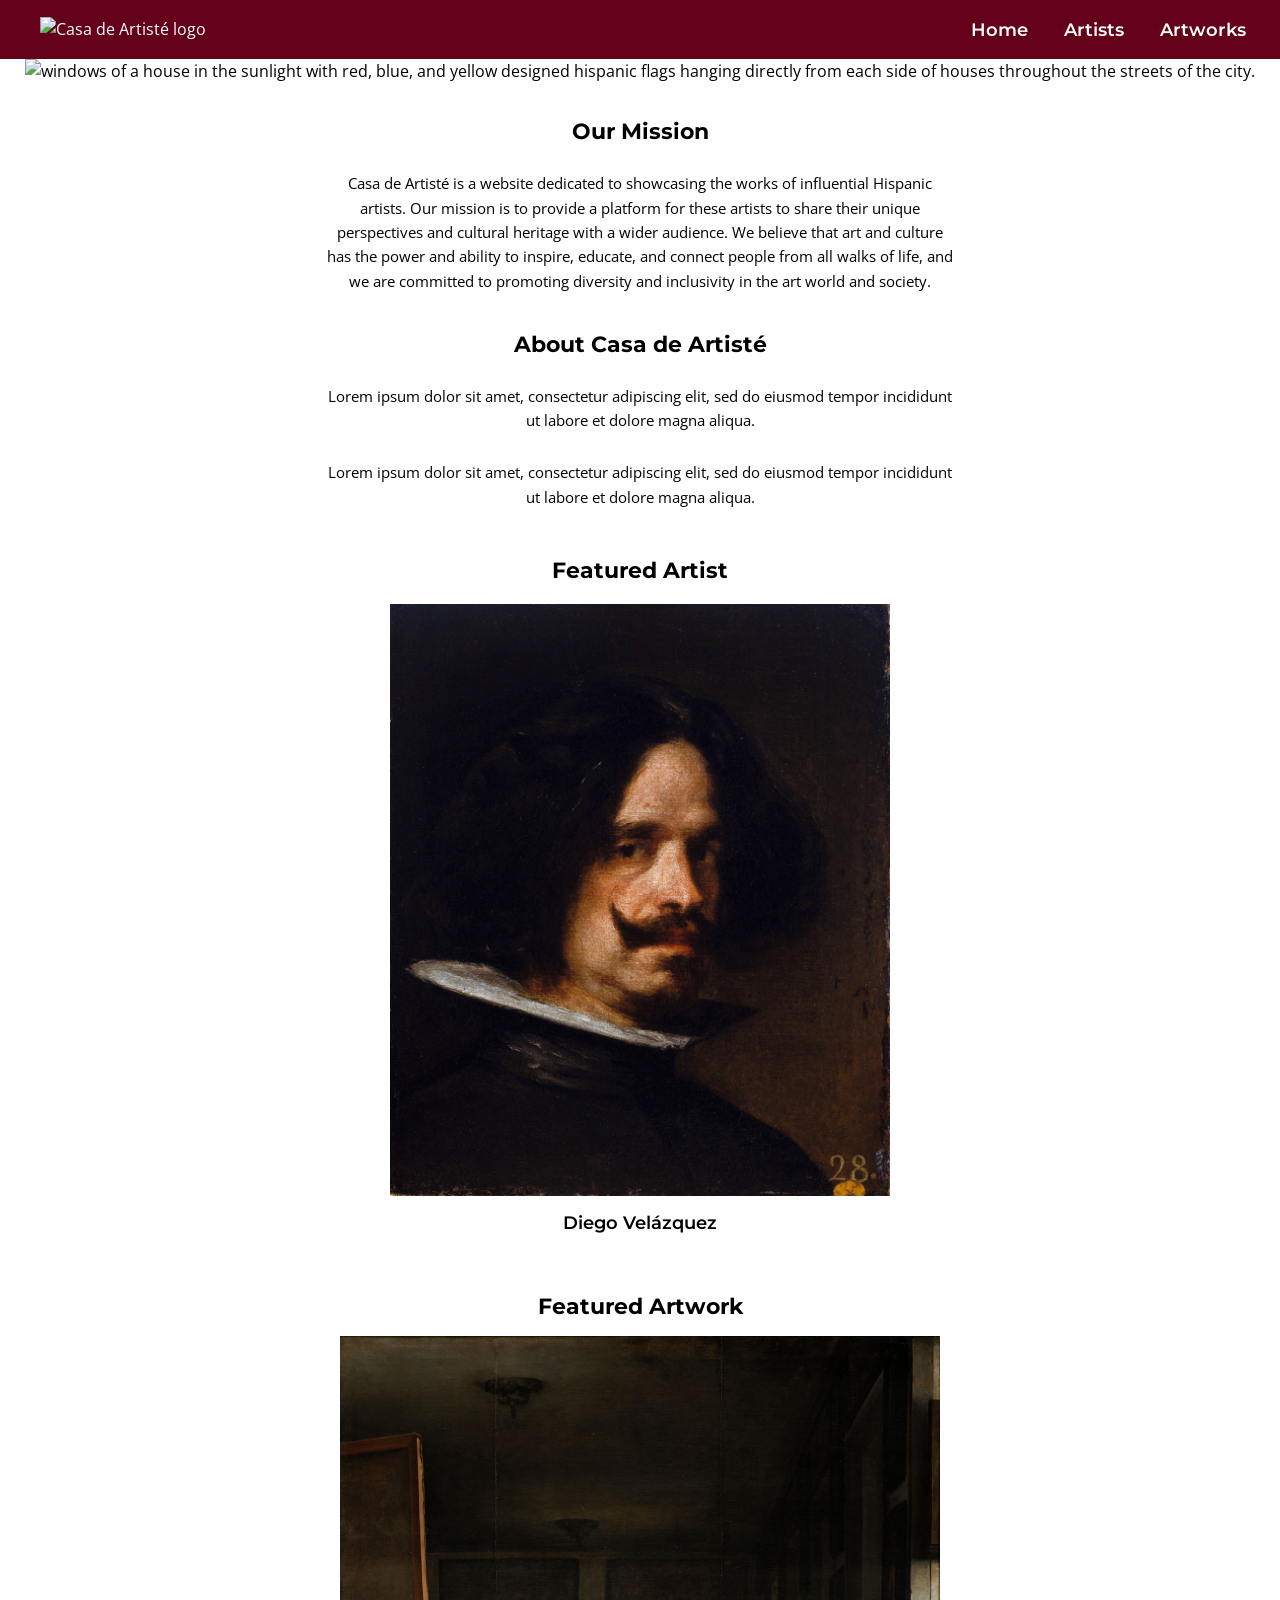
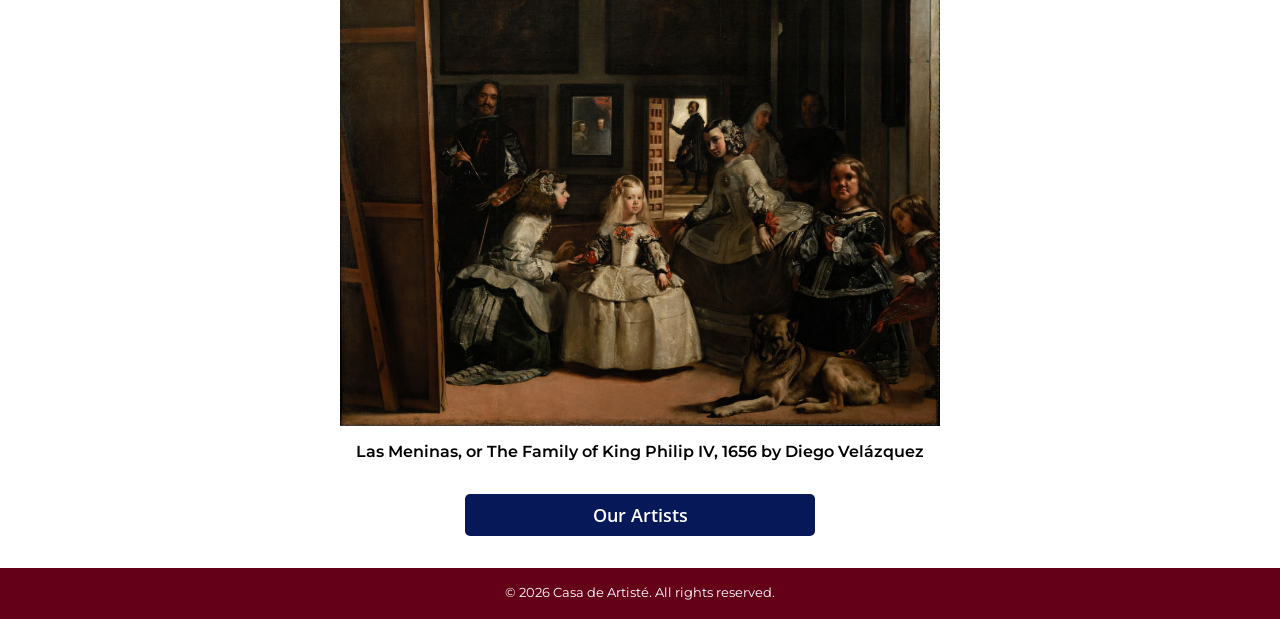
==== commit d32fd412: "html, css, and image updates" ====
--- a/index.html
+++ b/index.html
@@ -57,18 +57,14 @@
             serves as an introduction to the entire website. -->
             <section id="about-info">
                 <h3>About Casa de Artisté</h3>
-                <p>Lorem Ipsum. Lorem Ipsum. Lorem Ipsum.
-                    Lorem Ipsum. Lorem Ipsum. Lorem Ipsum.
-                    Lorem Ipsum. Lorem Ipsum. Lorem Ipsum.
-                    Lorem Ipsum. Lorem Ipsum. Lorem Ipsum.
-                    Lorem Ipsum. Lorem Ipsum. Lorem Ipsum.
+                <p>Lorem ipsum dolor sit amet, consectetur 
+                    adipiscing elit, sed do eiusmod tempor 
+                    incididunt ut labore et dolore magna aliqua.
                 </p>
 
-                <p>Lorem Ipsum. Lorem Ipsum. Lorem Ipsum.
-                    Lorem Ipsum. Lorem Ipsum. Lorem Ipsum.
-                    Lorem Ipsum. Lorem Ipsum. Lorem Ipsum.
-                    Lorem Ipsum. Lorem Ipsum. Lorem Ipsum.
-                    Lorem Ipsum. Lorem Ipsum. Lorem Ipsum.
+                <p>Lorem ipsum dolor sit amet, consectetur 
+                    adipiscing elit, sed do eiusmod tempor 
+                    incididunt ut labore et dolore magna aliqua.
                 </p>
             </section>
 
--- a/styles.css
+++ b/styles.css
@@ -102,6 +102,7 @@
 }
 
 html {
+    min-width: 400px;
     scroll-behavior: smooth;
 }
 
@@ -110,7 +111,7 @@
 .container-3 {
     margin: 0 auto;
     line-height: 1.5;
-    width: 90%;
+    width: 100%;
 }
 
 /* global header and navigation styles */
@@ -162,12 +163,11 @@
 }
 
 .global-nav ul li a:hover {
-    /* background-color: var(--yellow); */
     color: var(--yellow);
     border-radius: 4px;
     text-decoration: none;
     transition: color 0.4s;
-    font-weight: 700;
+    font-weight: 600;
 }
 
 /* main styles */
@@ -190,8 +190,8 @@
 }
 
 /* homepage styles */
-img {
-    max-width: 100%;
+.global-header img {
+    max-width: 300px;
     height: auto;
 }
 
@@ -202,14 +202,12 @@
 .hero-image img {
     max-width: 517px;
     height: auto;
-    overflow: hidden;
-    object-fit: fill;
 }
 
 #about-info h3,
 #our-mission h3 {
     justify-self: center;
-    font-size: 1.5rem;
+    font-size: 1.3rem;
     margin-bottom: 16px;
     font-weight: 700;
     font-family: var(--header-font);
@@ -221,16 +219,17 @@
 
 #about-info p,
 #our-mission p {
-    font-size: 0.85rem;
+    font-size: 0.80rem;
     font-family: var(--paragraph-font);
     line-height: 1.6;
     margin-top: 10px;
     margin-bottom: 18px;
     max-width: 55ch;
+    text-align: center
 }
 
 #featured-artist h3 {
-    font-size: 1.5rem;
+    font-size: 1.3rem;
     text-align: center;
     color: var(--black);
     font-weight: 700;
@@ -255,7 +254,7 @@
 }
 
 #featured-artwork h3 {
-    font-size: 1.5rem;
+    font-size: 1.3rem;
     text-align: center;
     color: var(--black);
     font-weight: 700;
@@ -309,8 +308,8 @@
 }
 
 /* artists page styles */
-.container-2 h2 {
-    font-size: 1.5rem;
+#artists h2 {
+    font-size: 1.4rem;
     text-align: center;
     color: var(--black);
     font-weight: 700;
@@ -336,14 +335,6 @@
     margin-top: 20px;
 }
 
-/* .artist-content-1 {
-    display: flex;
-    flex-direction: column;
-    align-items: center;
-    text-align: center;
-    margin-top: 20px;
-} */
-
 .artist-content-1,
 .artist-content-2 {
     display: flex;
@@ -352,23 +343,6 @@
     gap: 1rem;
     margin: 20px 0 30px;
 }
-
-/* .artist-content-1 {
-    display: grid;
-    grid-template-columns: 1fr 1fr;
-    gap: 1rem;
-    margin-top: 20px;
-    margin-bottom: 30px;
-}
-
-.artist-content-2 {
-    display: grid;
-    grid-template-columns: 1fr 1fr;
-    gap: 5rem;
-    margin-top: 20px;
-    margin-bottom: 30px;
-    margin-left: 10px;
-} */
 
 .artist-content-1 h3,
 .artist-content-2 h3 {
@@ -402,8 +376,9 @@
 .artist-2-info,
 .artist-3-info,
 .artist-4-info {
-    display: block;
-    align-content: center;
+    display: flex;
+    flex-direction: column;
+    justify-content: center;
 }
 
 .artist-1-info a,
@@ -425,7 +400,7 @@
     transition: background-color 0.3s ease, color 0.3s ease;
     text-decoration: none;
     text-align: center;
-    justify-content: center'
+    justify-content: center;
 }
 
 .artist-content-1 a:hover,
@@ -439,24 +414,6 @@
     text-align: center;
 }
 
-/* 
-.artist-content-1 h3 {
-    text-align: center;
-    font-size: 1rem;
-    margin-top: 10px;
-    margin-bottom: 16px;
-    font-weight: 600;
-} */
-
-/* .artist-content-1 p {
-    font-size: 0.85rem;
-    line-height: 1.6;
-    margin-top: 10px;
-    margin-bottom: 18px;
-    width: 55ch;
-} */
-
-
 /* artworks page styles */
 .container-3 {
     display: flex;
@@ -465,7 +422,7 @@
 }
 
 #artworks h2 {
-    font-size: 1.5rem;
+    font-size: 1.4rem;
     text-align: center;
     color: var(--black);
     font-weight: 700;
@@ -473,7 +430,8 @@
 }
 
 #artworks img {
-    max-width: 380px;
+    display: inline-block;
+    max-width: 350px;
     height: auto;
     overflow: hidden;
     object-fit: fill;
@@ -492,7 +450,7 @@
 
 #artworks p {
     text-align: center;
-    font-size: 0.80rem;
+    font-size: 0.70rem;
     line-height: 1.6;
     margin-top: 10px;
     margin-bottom: 20px;
@@ -507,12 +465,11 @@
 /* media queries (medium) */
 /* previous media query was min-width: 768px */
 
-@media (min-width: 600px) {
+@media (min-width: 768px) {
     .container-1,
     .container-2,
     .container-3 {
-        width: 90%;
-        max-width: 900px;
+        width: 100%;
     }
 
     .global-header {
@@ -525,14 +482,18 @@
         gap: 0.80rem;
     }
 
+    .global-nav ul li a {
+        font-size: 1.1rem;
+    }
+
     .hero-image {
         display: flex;
         justify-content: center;
     }
 
     .hero-image img {
-        max-width: 800px;
-        width: 100%;
+        max-width: 1022px;
+        height: auto;
     }
 
     #our-mission,
@@ -547,15 +508,17 @@
 
     #our-mission h3,
     #about-info h3 {
-        font-size: 1.5rem;
+        font-size: 1.3rem;
         margin-bottom: 16px;
         font-weight: 700;
+        text-align: center;
     }
 
     #our-mission p,
     #about-info p {
-        font-size: 1rem;
+        font-size: 0.90rem;
         max-width: 70ch;
+        text-align: center;
     }
 
     #featured-artist h3,
@@ -630,72 +593,207 @@
     .artist-content-1,
     .artist-content-2 {
         display: grid;
+        grid-template-columns: 220px 1fr;
+        gap: 4rem;
+        align-items: center;
+}
+
+    #artists img {
+        width: 210px;
+        height: 260px;
+        object-fit: cover;
+    }
+
+    #artists a {
+        width: 180px;
+        align-self: center;
+    }
+
+    #artists h3 {
+        font-size: 1.2rem;
+        margin-bottom: 18px;
+        font-weight: 600;
+        text-align: center;
+    }
+    
+    #artists p {
+        font-size: 0.80rem;
+        line-height: 1.6;
+        text-align: left;
+    }
+
+    #artists a {
+        width: 300px;
+        font-size: 0.85rem;
+        text-align: center;
+        justify-self: center;
+        justify-self: center;
+    }
+
+    #artworks img {
+        width: 400px;
+        height: auto;
+    }
+
+    #artworks h3 {
+        text-align: center;
+        font-size: 0.85rem;
+        margin-bottom: 14px;
+        font-weight: 600;
+    }
+
+    #artworks p {
+        font-size: 0.70rem;
+        line-height: 1.6;
+        margin-top: 10px;
+        margin-bottom: 20px;
+        max-width: 60ch;
+        text-align: center;
+    }
+}
+
+/* media queries (large) */
+
+@media screen and (min-width: 1024px){
+    .container-1,
+    .container-2,
+    .container-3 {
+        width: 100%;
+    }
+
+    .global-header {
+        justify-content: space-between;
+        padding: 12px 24px;
+    }
+
+    .global-nav ul {
+        align-items: center;
+        gap: 1rem;
+    }
+
+    .global-nav ul li a {
+        font-size: 1.1rem;
+    }
+
+    .hero-image img {
+        max-width: 1390px;
+        height: auto;
+    }
+
+    #our-mission,
+    #about-info {
+        display: flex;
+        flex-direction: column;
+        align-items: center;
+        text-align: center;
+        margin: 0 auto;
+    }
+
+    #our-mission h3,
+    #about-info h3,
+    #featured-artist h3,
+    #featured-artwork h3 {
+        font-size: 1.4rem;
+        margin-bottom: 16px;
+        font-weight: 700;
+    }
+
+    #our-mission p,
+    #about-info p {
+        font-size: 0.95rem;
+    }
+
+    #featured-artist h4 {
+        text-align: center;
+        font-size: 1.1rem;
+        margin-bottom: 30px;
+        font-weight: 600;
+    }
+
+    #featured-artist img {
+        max-width: 500px;
+        height: auto;
+    }
+
+    #featured-artwork h4 {
+        text-align: center;
+        font-size: 1rem;
+        margin-bottom: 8px;
+        font-weight: 600;
+    }
+
+    #featured-artwork img {
+        max-width: 600px;
+        height: auto;
+    }
+
+    .about-artists-btn{
+        width: 350px;
+        font-size: 1.1rem;
+        margin-top: 25px;
+    }
+
+    #artists h3 {
+        font-size: 1.6rem;
+        text-align: center;
+        color: var(--black);
+        font-weight: 600;
+        margin-top: 22px;
+        margin-bottom: 30px;
+    }
+
+    .artist-content-1,
+    .artist-content-2 {
+        display: grid;
         grid-template-columns: 1fr 1fr;
         gap: 2rem;
         align-items: center;
     }
-
-    .artist-content-2 {
-        gap: 2rem;
-    }
-
-    .artist-1-image img,
-    .artist-2-image img,
-    .artist-3-image img,
-    .artist-4-image img {
-        max-width: 210px;
-        height: auto;
-    }
-
+/* 
     .artist-content-2 .artist-2-image,
     .artist-content-2 .artist-4-image {
-        order: 1;
+        order: 2;
     }
 
     .artist-content-2 .artist-2-info,
     .artist-content-2 .artist-4-info {
-        order: 2;
-    }
-
-    .artist-content-1 h3,
-    .artist-content-2 h3 {
-        font-size: 1.4rem;
-        margin-top: 18px;
-        margin-bottom: 18px;
+        order: 1;
+    } */
+
+    #artists img {
+        width: 350px;
+        height: auto;
+    }
+
+    #artists h3 {
+        font-size: 1.5rem;
+        margin-top: 8px;
         font-weight: 600;
         text-align: center;
     }
-    
-    .artist-content-1 p,
-    .artist-content-2 p {
-        font-size: 0.80rem;
+
+    #artists p {
+        font-size: 0.85rem;
         line-height: 1.6;
         margin-top: 10px;
         margin-bottom: 18px;
-        max-width: 50ch;
-        text-align: center;
-    }
-
-    .artist-1-info a,
-    .artist-2-info a,
-    .artist-3-info a,
-    .artist-4-info a {
-        width: 300px;
-        font-size: 0.85rem;
-        text-align: center;
-        justify-self: center;
+        text-align: left;
+    }
+
+    #artworks {
+        display: grid;
+        grid-template-columns: repeat(2, 1fr);
+        gap: 3rem;
+        margin: 0 auto;
+    }
+
+    #artworks h2 {
+        grid-column: 1 / -1;
     }
 
     #artworks img {
         max-width: 500px;
         height: auto;
-    }
-
-    #artworks h3 {
-        text-align: center;
-        font-size: 0.90rem;
-        margin-bottom: 14px;
-        font-weight: 600;
     }
 
     #artworks p {
@@ -704,182 +802,12 @@
         margin-top: 10px;
         margin-bottom: 20px;
         max-width: 60ch;
-        text-align: center;
-    }
-}
-
-/* media queries (large) */
-
-@media screen and (min-width: 1024px){
-    .container-1,
-    .container-2,
-    .container-3 {
-        width: 90%;
-        max-width: 1200px;
-    }
-
-    .global-header {
-        justify-content: space-between;
-        padding: 12px 24px;
-    }
-
-    .global-nav ul {
-        align-items: center;
-        gap: 1rem;
-    }
-
-    .global-nav ul li a {
-        font-size: 1.2rem;
-    }
-
-    .hero-image img {
-        max-width: 1200px;
-        width: 100%;
-    }
-
-    #our-mission,
-    #about-info {
-        display: flex;
-        max-width: 900px;
-        flex-direction: column;
-        align-items: center;
-        text-align: center;
-        margin: 0 auto;
-    }
-
-    #our-mission h3,
-    #about-info h3,
-    #featured-artist h3,
-    #featured-artwork h3 {
-        font-size: 1.8rem;
-        margin-bottom: 16px;
-        font-weight: 700;
-    }
-
-    #our-mission p,
-    #about-info p {
-        font-size: 1.1rem;
-        max-width: 70ch;
-    }
-
-    #featured-artwork h4 {
+    }
+
+    #artworks h3 {
         text-align: center;
         font-size: 1rem;
         margin-bottom: 8px;
         font-weight: 600;
     }
-
-    #featured-artist img {
-        max-width: 500px;
-        height: auto;
-    }
-
-    #featured-artist h4 {
-        text-align: center;
-        font-size: 1rem;
-        margin-bottom: 8px;
-        font-weight: 600;
-    }
-
-    #featured-artwork img {
-        max-width: 600px;
-        height: auto;
-    }
-
-    .about-artists-btn {
-        width: 350px;
-        font-size: 1.1rem;
-    }
-
-    #artists h3 {
-        font-size: 1.6rem;
-        text-align: center;
-        color: var(--black);
-        font-weight: 600;
-        margin-top: 22px;
-        margin-bottom: 30px;
-    }
-
-    .artist-content-1,
-    .artist-content-2 {
-        display: grid;
-        grid-template-columns: 1fr 1fr;
-        gap: 6rem;
-        align-items: center;
-    }
-
-    .artist-content-2 .artist-2-image,
-    .artist-content-2 .artist-4-image {
-        order: 2;
-    }
-
-    .artist-content-2 .artist-2-info,
-    .artist-content-2 .artist-4-info {
-        order: 1;
-    }
-
-    .artist-content-1 h3,
-    .artist-content-2 h3 {
-        font-size: 1.7rem;
-        margin-top: 8px;
-        margin-bottom: 30px;
-        font-weight: 600;
-        text-align: center;
-    }
-
-    .artist-content-1 p,
-    .artist-content-2 p {
-        font-size: 0.90rem;
-        line-height: 1.6;
-        margin-top: 10px;
-        margin-bottom: 18px;
-        max-width: 55ch;
-        text-align: left;
-    }
-
-    .artist-1-image img,
-    .artist-2-image img,
-    .artist-3-image img,   
-    .artist-4-image img {
-        max-width: 240px;
-        height: auto;
-    }
-
-    #artworks {
-        display: grid;
-        grid-template-columns: repeat(2, 1fr);
-        gap: 3rem;
-        max-width: 1200px;
-        margin: 0 auto;
-    }
-
-    #artworks h2 {
-        grid-column: 1 / -1;
-    }
-
-    /* #artworks {
-        display: flex;
-        flex-direction: column;
-        align-items: center;
-    } */
-
-    #artworks img {
-        max-width: 500px;
-        height: auto;
-    }
-
-    #artworks p {
-        font-size: 0.90rem;
-        line-height: 1.6;
-        margin-top: 10px;
-        margin-bottom: 20px;
-        max-width: 60ch;
-    }
-
-    #artworks h3 {
-        text-align: center;
-        font-size: 1rem;
-        margin-bottom: 8px;
-        font-weight: 600;
-    }
 }
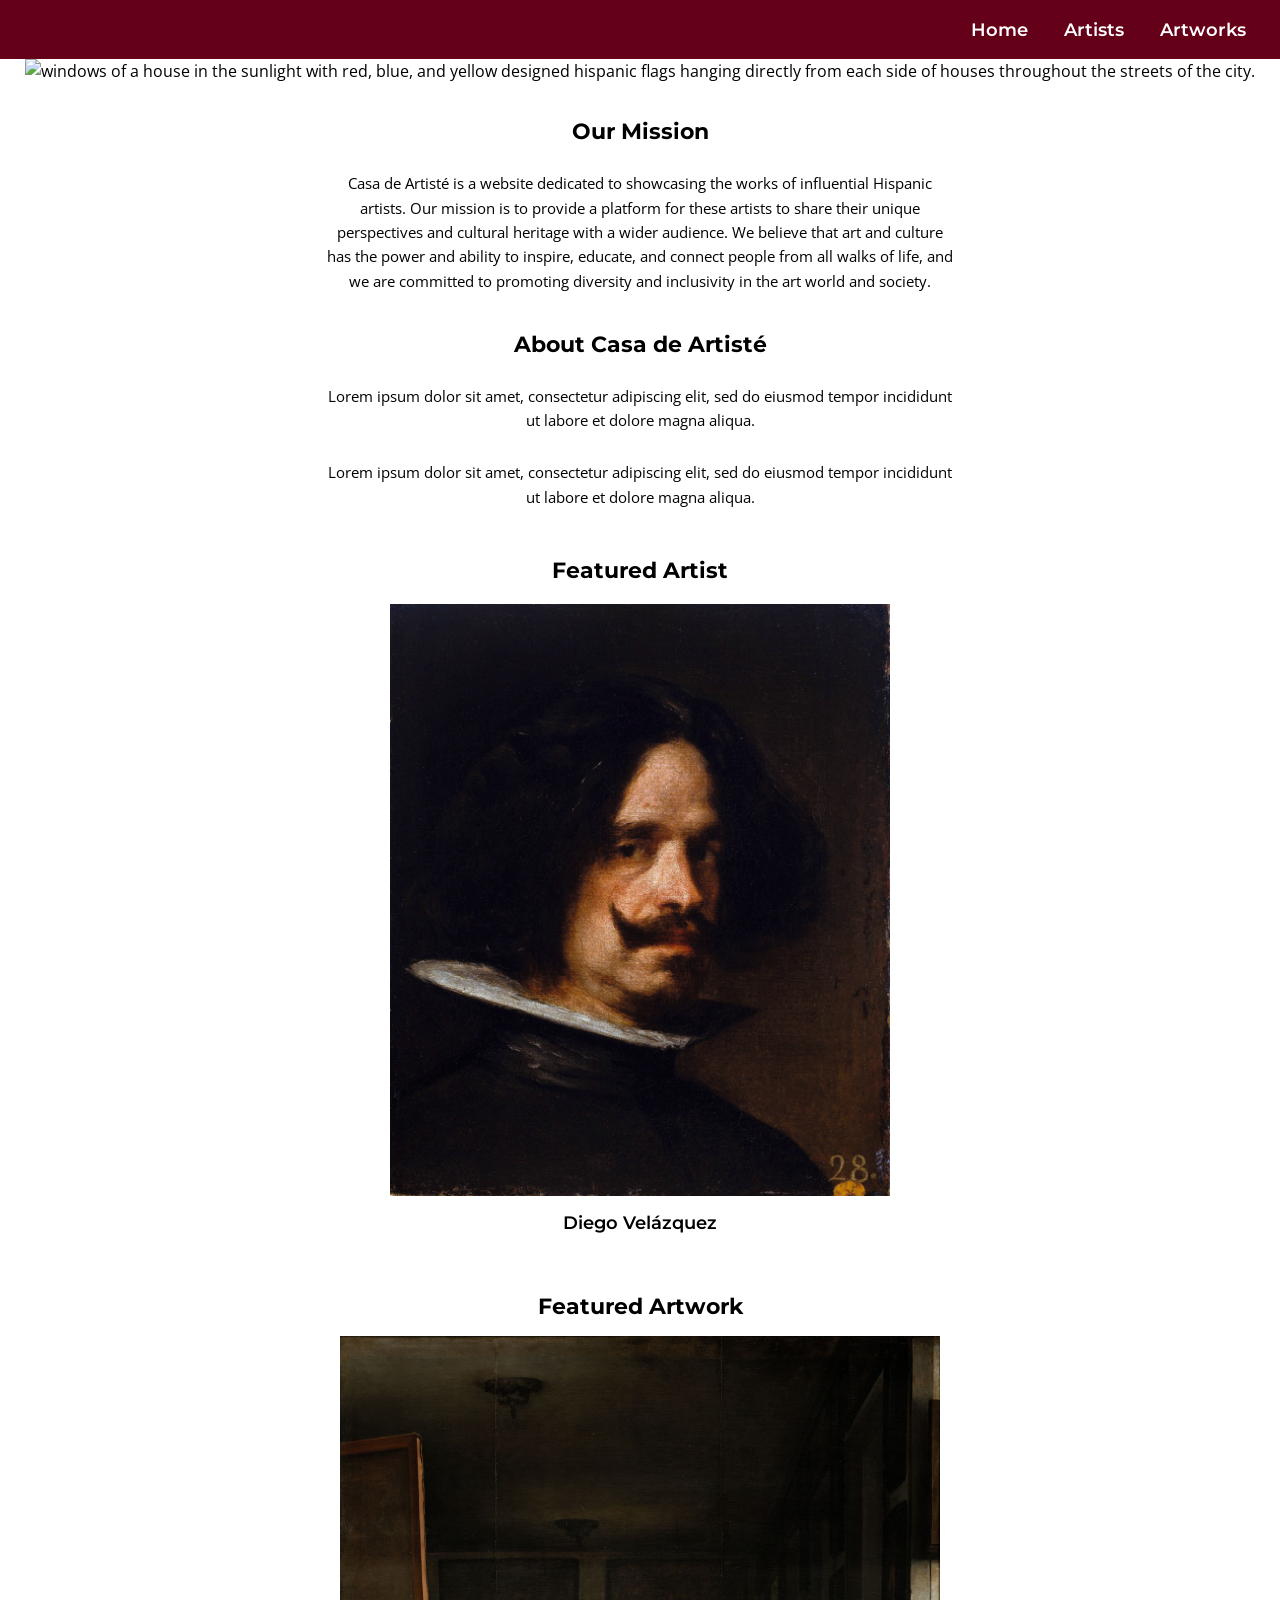
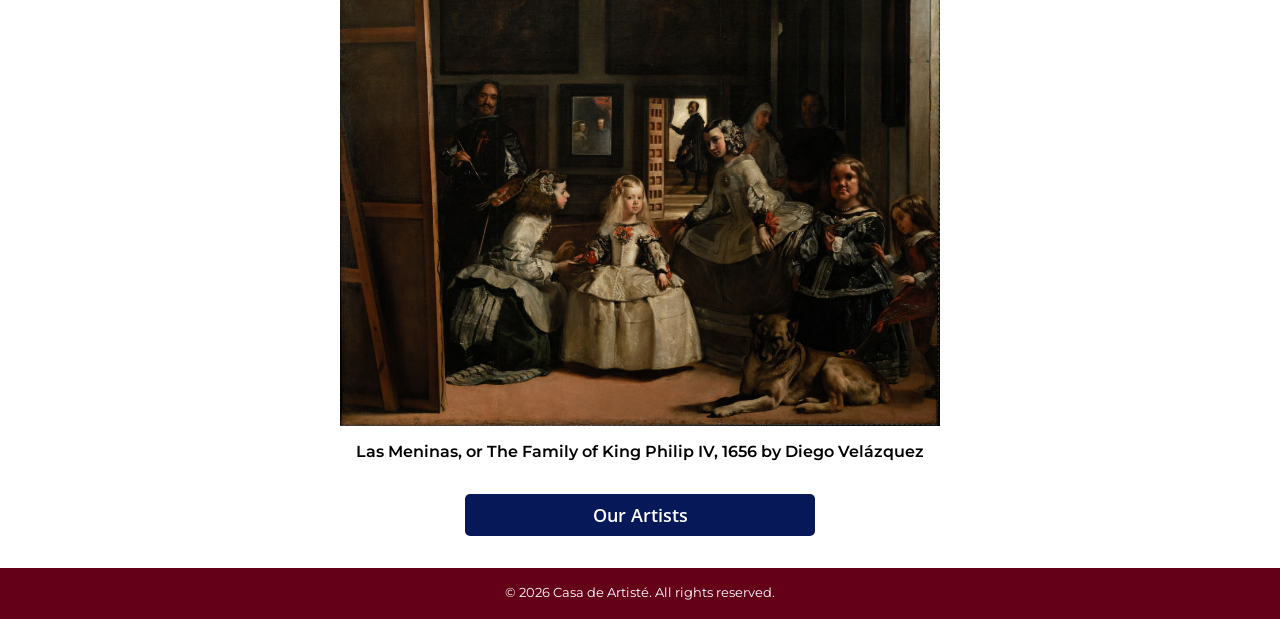
==== commit db80785c: "html and css updates" ====
--- a/index.html
+++ b/index.html
@@ -22,7 +22,7 @@
 
         <header class="global-header">
                 <!-- add logo to src tag -->
-                <img src="images/" alt="Casa de Artisté logo">
+                <!-- <img src="images/" alt="Casa de Artisté logo"> -->
                 <h1>Casa de Artisté</h1>
                 <nav class="global-nav">
                     <!-- make sure I've properly linked each page to the correct 
--- a/styles.css
+++ b/styles.css
@@ -129,13 +129,11 @@
 /* when I create and add my logo, make sure to properly styled and sized and add some margin to the left of it 
 so that it doesn't touch the edge of the page.*/
 
-.global-header img {
-    max-width: 120px;
-    height: auto;
-    margin-left: 16px;
+/* .global-header img {
+    max-width: 50px;
     object-fit: fill;
     color: var(--white);
-}
+} */
 
 .global-nav {
     display: flex;
@@ -159,7 +157,7 @@
     transition: background-color 0.3s ease, color 0.3s ease;
     align-items: center;
     border-radius: 4px;
-    font-size: 1.1rem;
+    font-size: 0.95rem;
 }
 
 .global-nav ul li a:hover {
@@ -190,17 +188,12 @@
 }
 
 /* homepage styles */
-.global-header img {
-    max-width: 300px;
-    height: auto;
-}
-
 .container-1 h2 {
     visibility: hidden;
 }
 
 .hero-image img {
-    max-width: 517px;
+    max-width: 400px;
     height: auto;
 }
 
@@ -599,9 +592,8 @@
 }
 
     #artists img {
-        width: 210px;
-        height: 260px;
-        object-fit: cover;
+        max-width: 210px;
+        height: auto;
     }
 
     #artists a {
@@ -631,7 +623,7 @@
     }
 
     #artworks img {
-        width: 400px;
+        max-width: 400px;
         height: auto;
     }
 
@@ -761,7 +753,7 @@
     } */
 
     #artists img {
-        width: 350px;
+        max-width: 230px;
         height: auto;
     }
 
@@ -792,7 +784,7 @@
     }
 
     #artworks img {
-        max-width: 500px;
+        max-width: 460px;
         height: auto;
     }
 
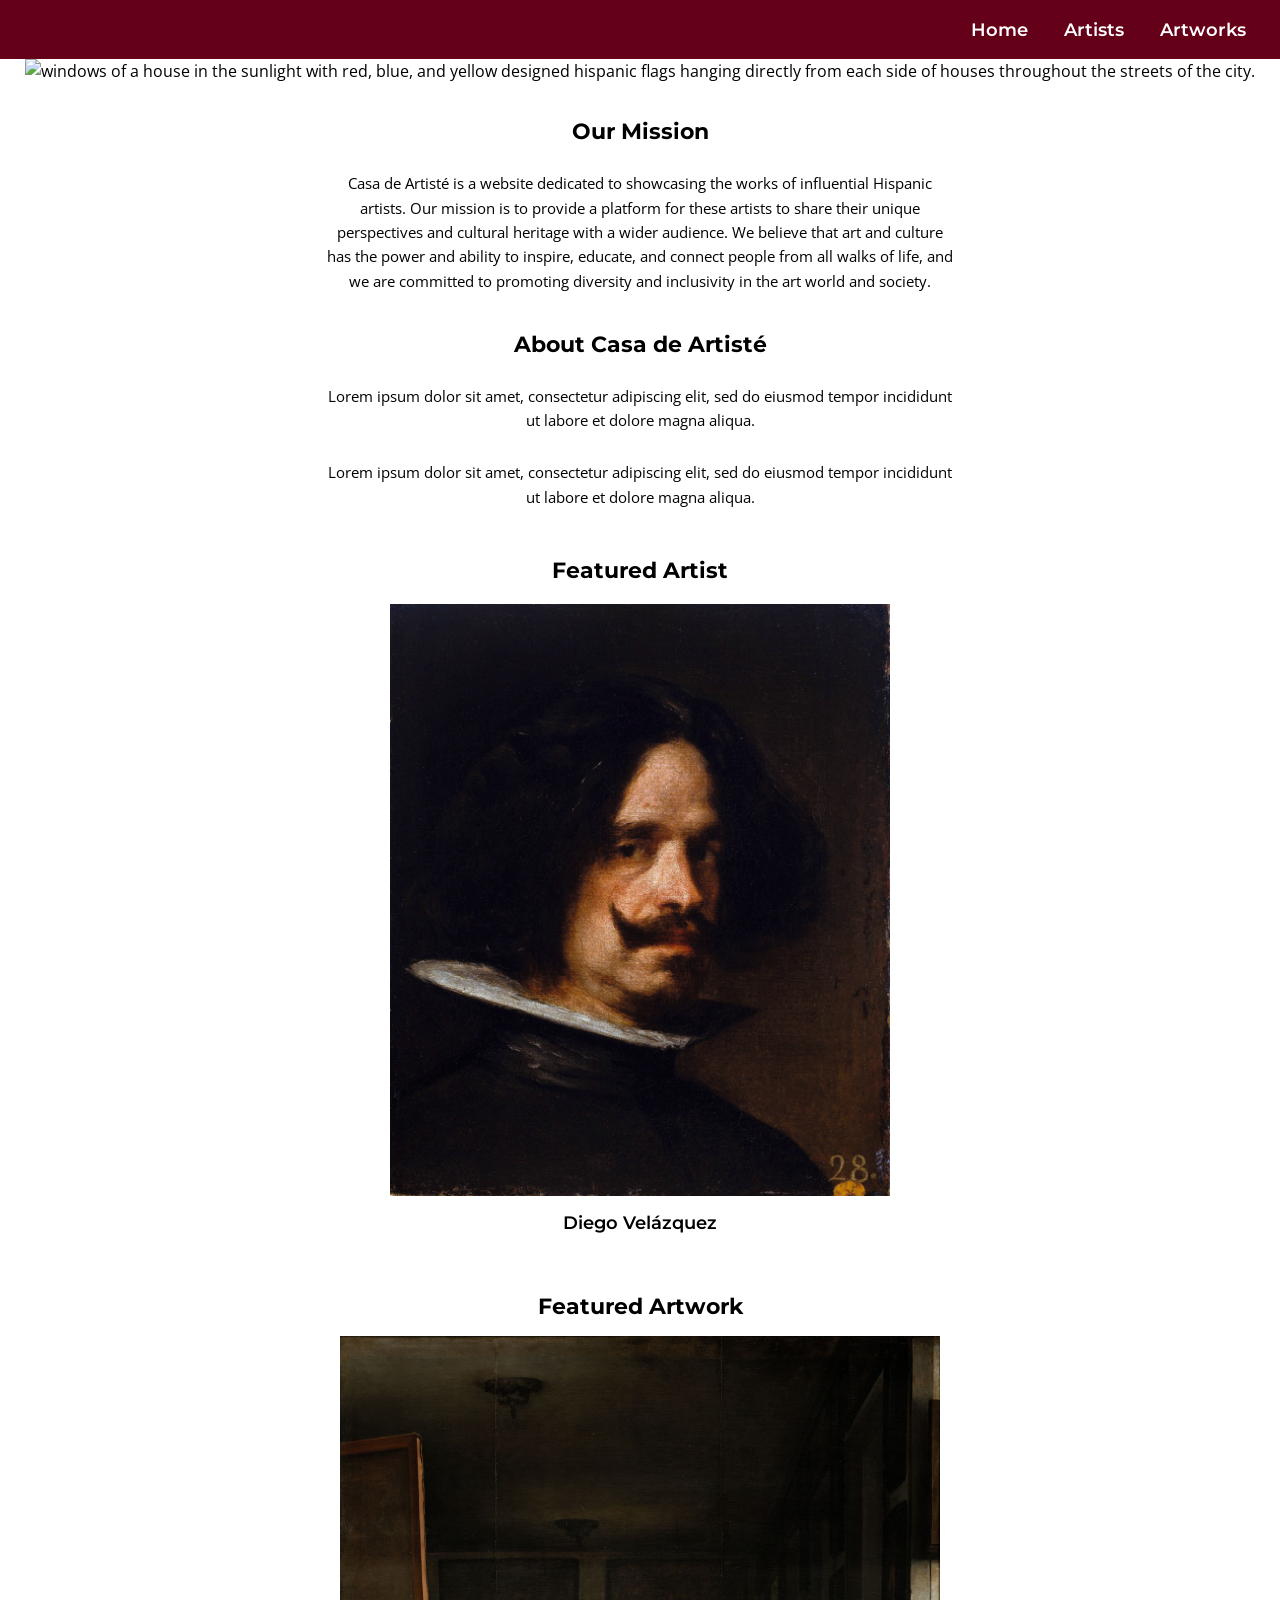
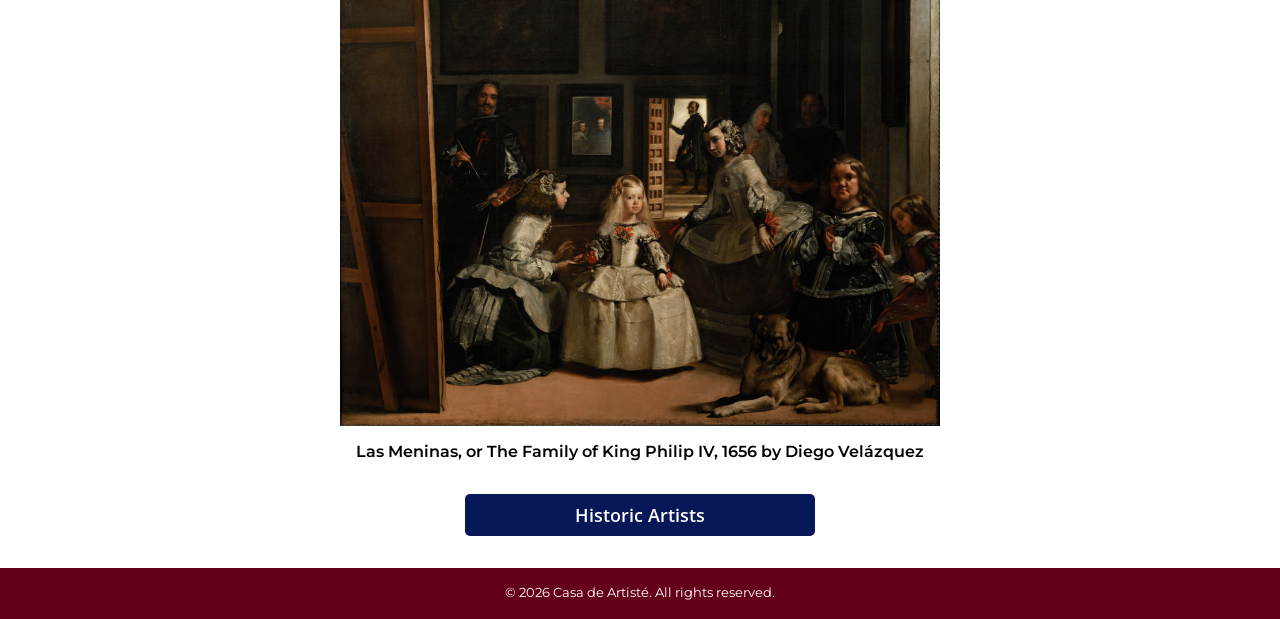
==== commit e7308aa6: "html update" ====
--- a/index.html
+++ b/index.html
@@ -80,7 +80,7 @@
                 <h4>Las Meninas, or The Family of King Philip IV, 1656 by Diego Velázquez</h4>
             </section>
 
-            <a href="artists.html" class="about-artists-btn">Our Artists</a>
+            <a href="artists.html" class="about-artists-btn">Historic Artists</a>
         </main>
 
         <footer class="global-footer">
--- a/styles.css
+++ b/styles.css
@@ -193,12 +193,13 @@
 }
 
 .hero-image img {
-    max-width: 400px;
+    max-width: 405px;
     height: auto;
 }
 
 #about-info h3,
 #our-mission h3 {
+    text-align: center;
     justify-self: center;
     font-size: 1.3rem;
     margin-bottom: 16px;
@@ -265,7 +266,7 @@
 
 #featured-artwork h4 {
     text-align: center;
-    font-size: 0.70rem;
+    font-size: 0.60rem;
     margin-bottom: 10px;
     font-weight: 600;
 }  
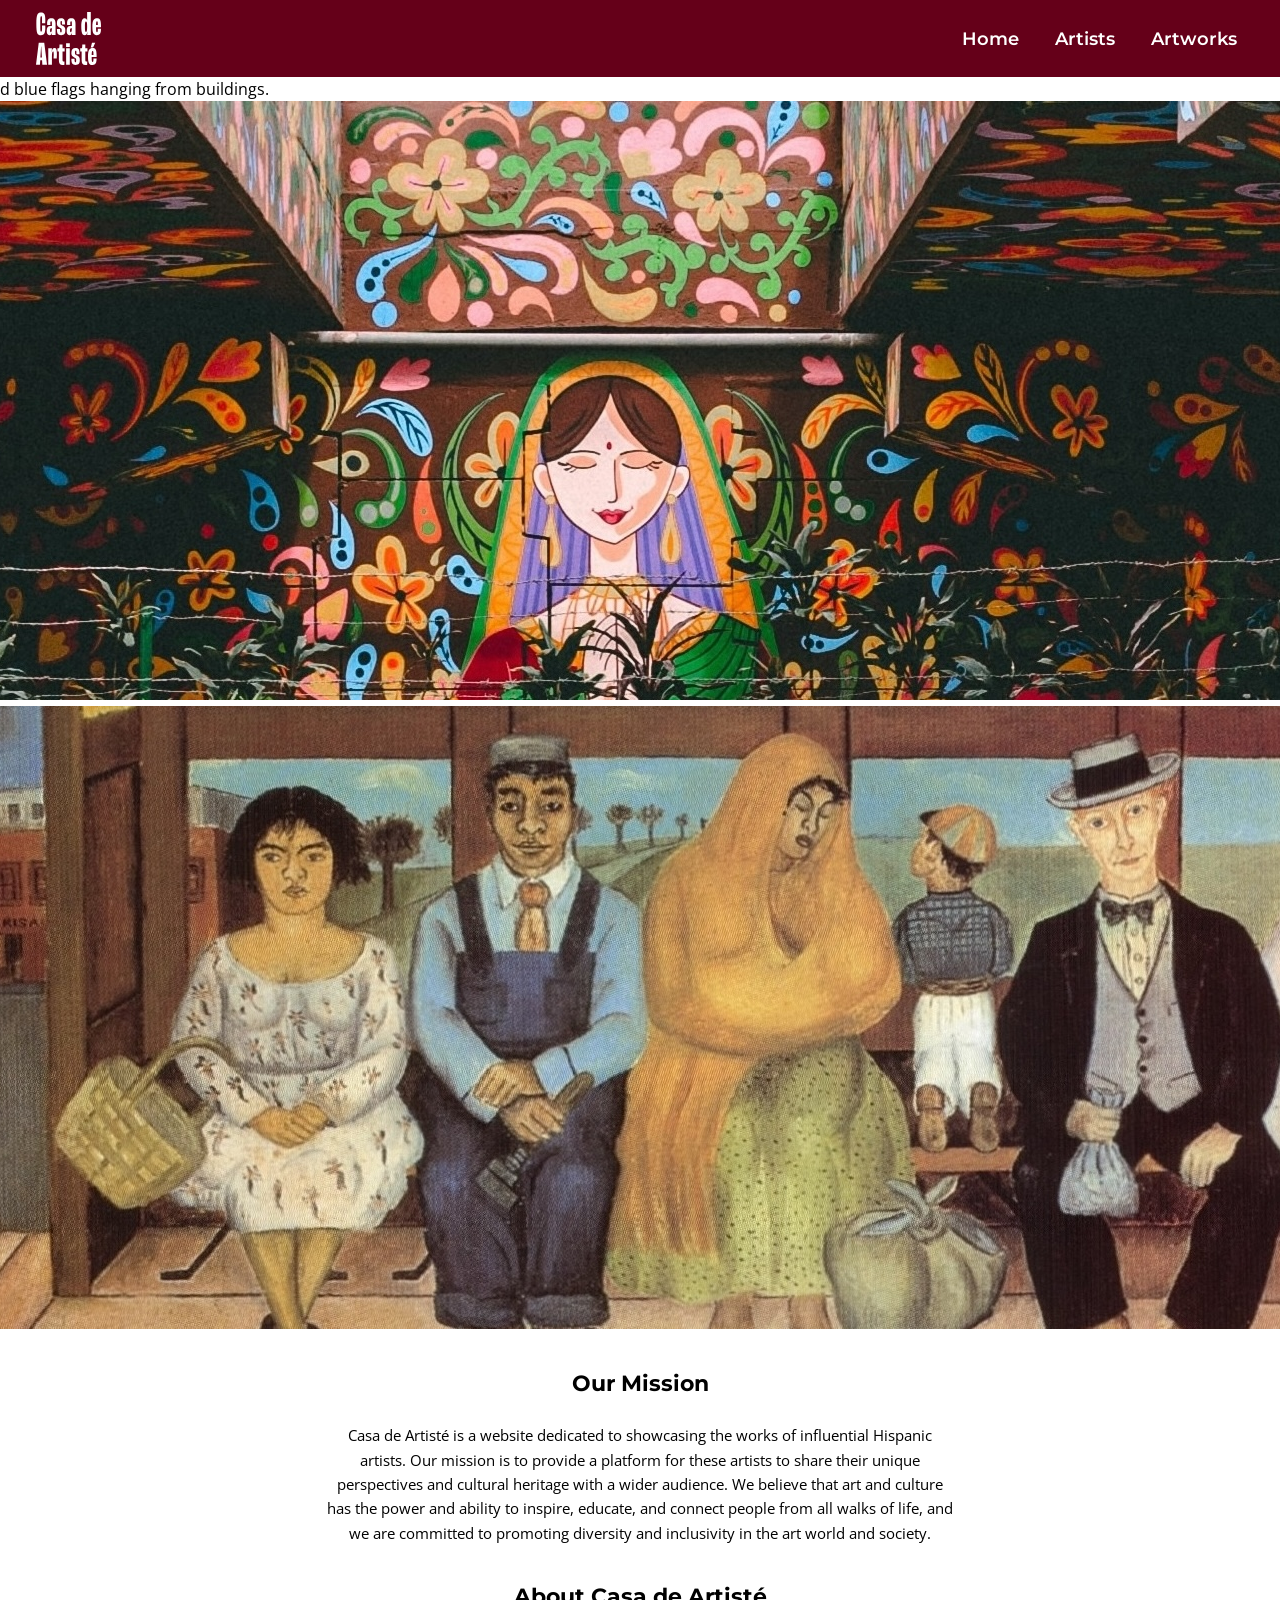
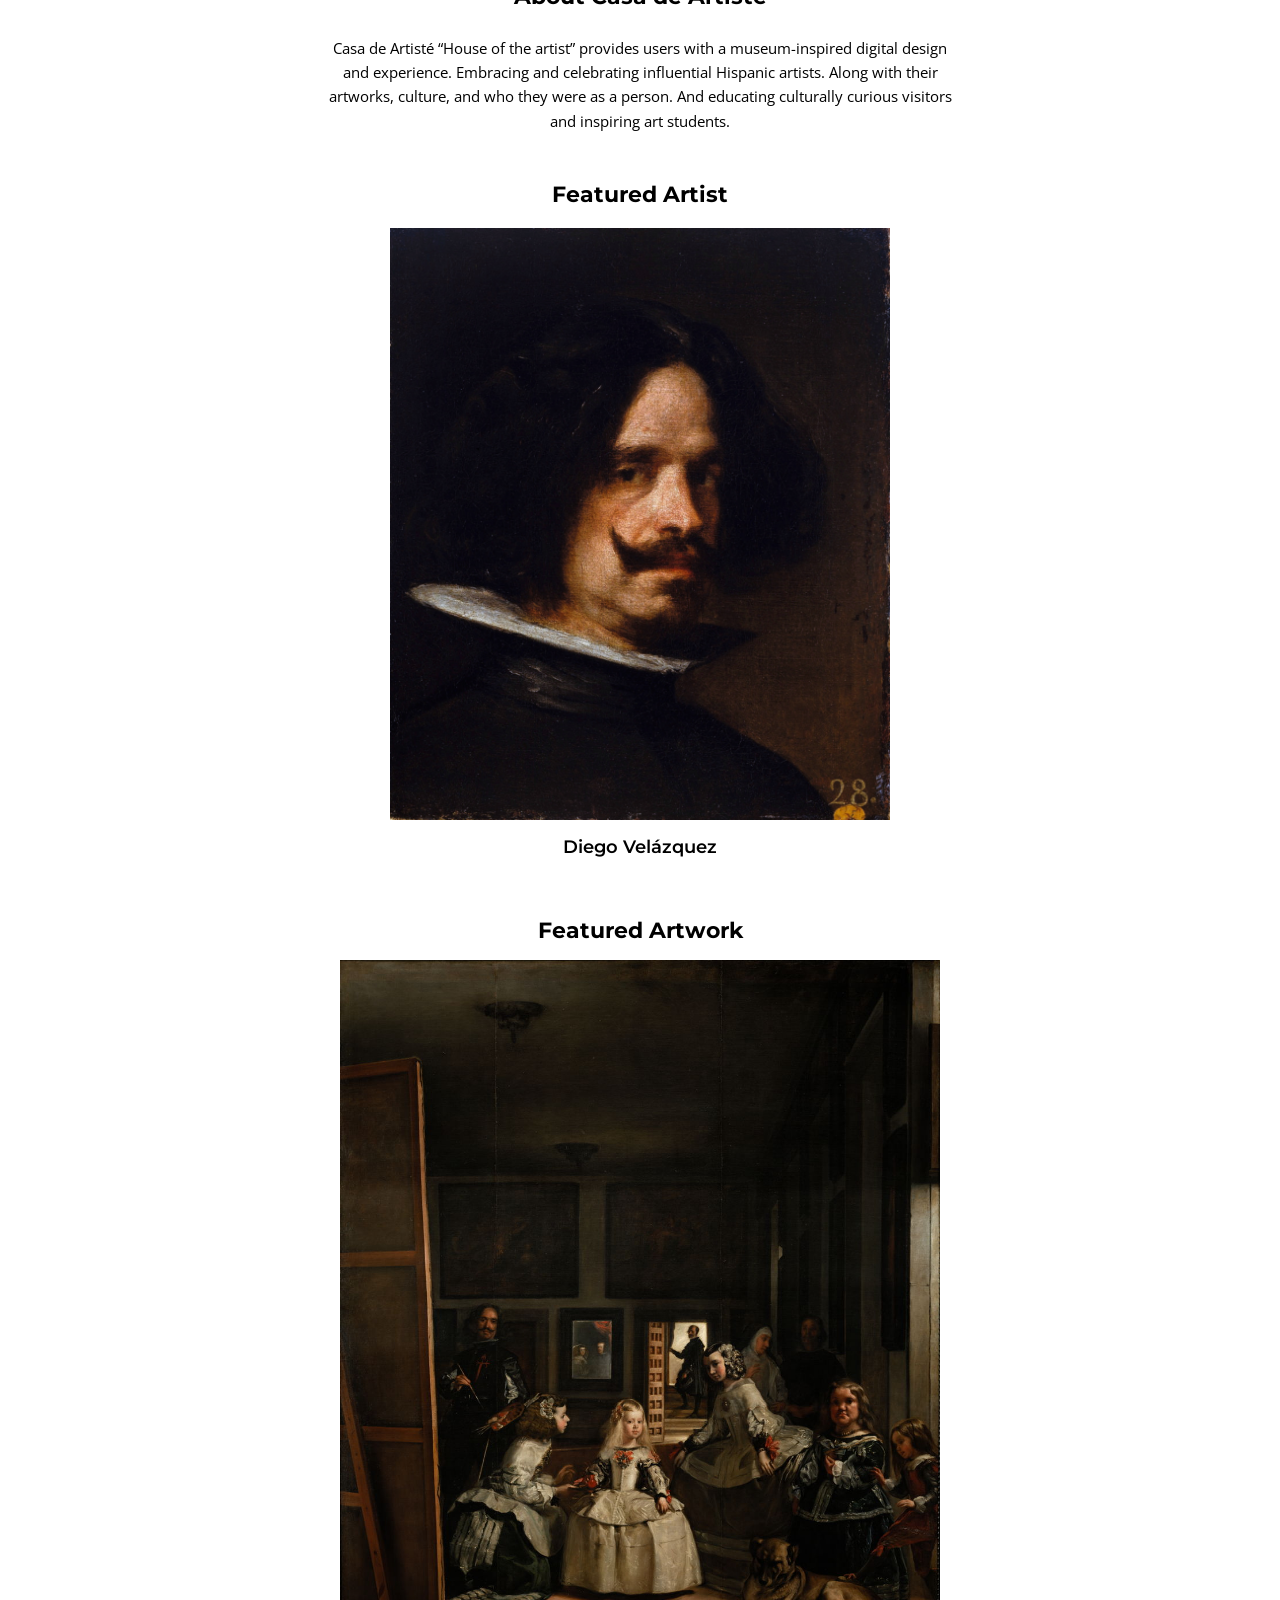
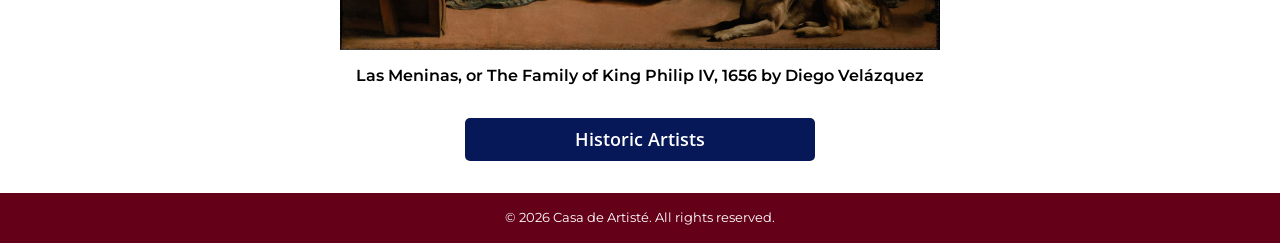
==== commit a185b814: "html, css, and javascript updates" ====
--- a/index.html
+++ b/index.html
@@ -11,10 +11,17 @@
         <link rel="preconnect" href="https://fonts.gstatic.com" crossorigin>
         <link href="https://fonts.googleapis.com/css2?family=Montserrat:ital,wght@0,100..900;1,100..900&family=Open+Sans:ital,wght@0,300..800;1,300..800&display=swap" rel="stylesheet">
 
+        <script src="https://code.jquery.com/jquery-3.7.1.js"></script>
+        <script src="https://code.jquery.com/ui/1.14.2/jquery-ui.js"></script>
+
+        <link rel="stylesheet" href="https://cdn.jsdelivr.net/npm/bxslider@4.2.17/dist/jquery.bxslider.min.css">
+        <script src="https://cdn.jsdelivr.net/npm/bxslider@4.2.17/dist/jquery.bxslider.min.js"></script>
+        
         <!-- after completing my html for all three pages, make sure to properly link 
         css stylesheet to each page -->
 
         <link rel="stylesheet" href="styles.css">
+        <script src="script.js" defer></script>
     </head>
 
     <body>
@@ -22,7 +29,7 @@
 
         <header class="global-header">
                 <!-- add logo to src tag -->
-                <!-- <img src="images/" alt="Casa de Artisté logo"> -->
+                <img src="images/Casa de Artiste Logo.svg" alt="Casa de Artisté logo">
                 <h1>Casa de Artisté</h1>
                 <nav class="global-nav">
                     <!-- make sure I've properly linked each page to the correct 
@@ -36,9 +43,33 @@
         </header>
 
         <main class="container-1">
-            <div class="hero-image">
-                <img src="images/hero-image.jpg" alt="windows of a house in the sunlight with red, blue, and yellow designed hispanic flags hanging directly from each side of houses throughout the streets of the city.">
-            </div>
+            <style type="text/css">
+                .bx-wrapper .bx-pager {
+                    bottom: -95px;
+                    visibility: hidden;
+                }
+
+                .bx-wrapper .bx-pager a {
+                    display: block;
+                    /* margin: 0 5px;
+                    padding: 3px; */
+                }
+
+                .bx-wrapper .bx-pager a:hover,
+                .bx-wrapper .bx-pager a.active {
+                    border: none;
+                }
+
+                .bx-wrapper {
+                    margin-bottom: 10px;
+                }
+                </style>
+
+                <ul class="bxslider">
+                    <li><img src="images/hero-image.jpg" alt="mexican cultural red, yellow, and blue flags hanging from buildings."></li>
+                    <li><img src="images/divyadarshi-acharya-xxl02mZNWI8-unsplash.jpg" alt="mexican inspired street art mural painting."></li>
+                    <li><img src="images/the-bus-frida-kahlo-1929.jpg" alt="frida kahlo the bus painting created in 1929."></li>
+                </ul>
             <h2>Casa de Artisté</h2>
 
             <section id="our-mission">
@@ -57,14 +88,9 @@
             serves as an introduction to the entire website. -->
             <section id="about-info">
                 <h3>About Casa de Artisté</h3>
-                <p>Lorem ipsum dolor sit amet, consectetur 
-                    adipiscing elit, sed do eiusmod tempor 
-                    incididunt ut labore et dolore magna aliqua.
-                </p>
-
-                <p>Lorem ipsum dolor sit amet, consectetur 
-                    adipiscing elit, sed do eiusmod tempor 
-                    incididunt ut labore et dolore magna aliqua.
+                <p>Casa de Artisté “House of the artist” provides users with a museum-inspired digital design and experience. 
+                    Embracing and celebrating influential Hispanic artists. Along with their artworks, culture, and who they were 
+                    as a person. And educating culturally curious visitors and inspiring art students.
                 </p>
             </section>
 
--- a/styles.css
+++ b/styles.css
@@ -129,16 +129,17 @@
 /* when I create and add my logo, make sure to properly styled and sized and add some margin to the left of it 
 so that it doesn't touch the edge of the page.*/
 
-/* .global-header img {
-    max-width: 50px;
-    object-fit: fill;
-    color: var(--white);
-} */
+.global-header img {
+    max-width: 65px;
+    height: auto;
+    margin-left: 12px;
+}
 
 .global-nav {
     display: flex;
     justify-content: space-between;
     align-items: center;
+    padding: 9px;
 }
 
 .global-nav ul {
@@ -158,6 +159,7 @@
     align-items: center;
     border-radius: 4px;
     font-size: 0.95rem;
+    text-align: center;
 }
 
 .global-nav ul li a:hover {
@@ -192,11 +194,6 @@
     visibility: hidden;
 }
 
-.hero-image img {
-    max-width: 405px;
-    height: auto;
-}
-
 #about-info h3,
 #our-mission h3 {
     text-align: center;
@@ -213,7 +210,7 @@
 
 #about-info p,
 #our-mission p {
-    font-size: 0.80rem;
+    font-size: 0.75rem;
     font-family: var(--paragraph-font);
     line-height: 1.6;
     margin-top: 10px;
@@ -480,15 +477,15 @@
         font-size: 1.1rem;
     }
 
-    .hero-image {
+    /* .hero-image {
         display: flex;
         justify-content: center;
     }
 
     .hero-image img {
-        max-width: 1022px;
-        height: auto;
-    }
+        max-width: 996px;
+        height: auto;
+    } */
 
     #our-mission,
     #about-info {
@@ -668,10 +665,10 @@
         font-size: 1.1rem;
     }
 
-    .hero-image img {
-        max-width: 1390px;
-        height: auto;
-    }
+    /* .hero-image img {
+        max-width: 1385px;
+        height: auto;
+    } */
 
     #our-mission,
     #about-info {
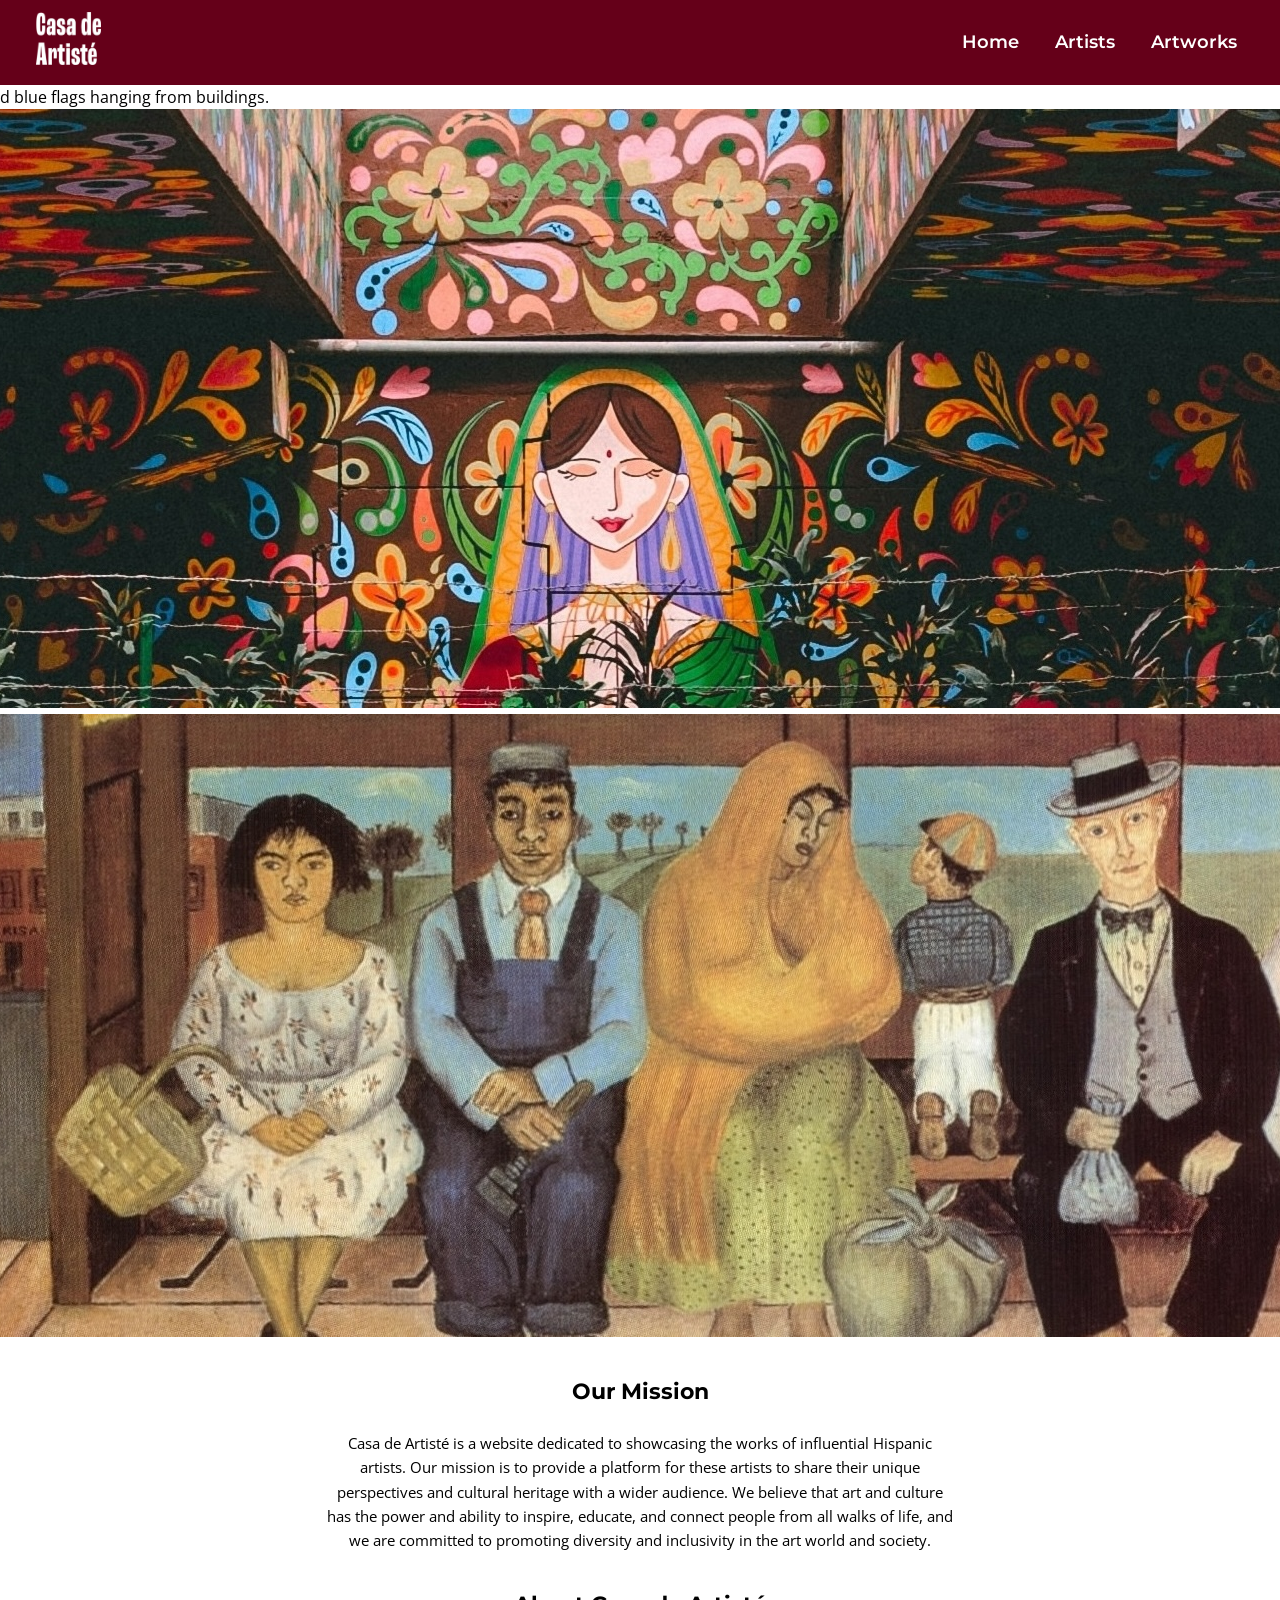
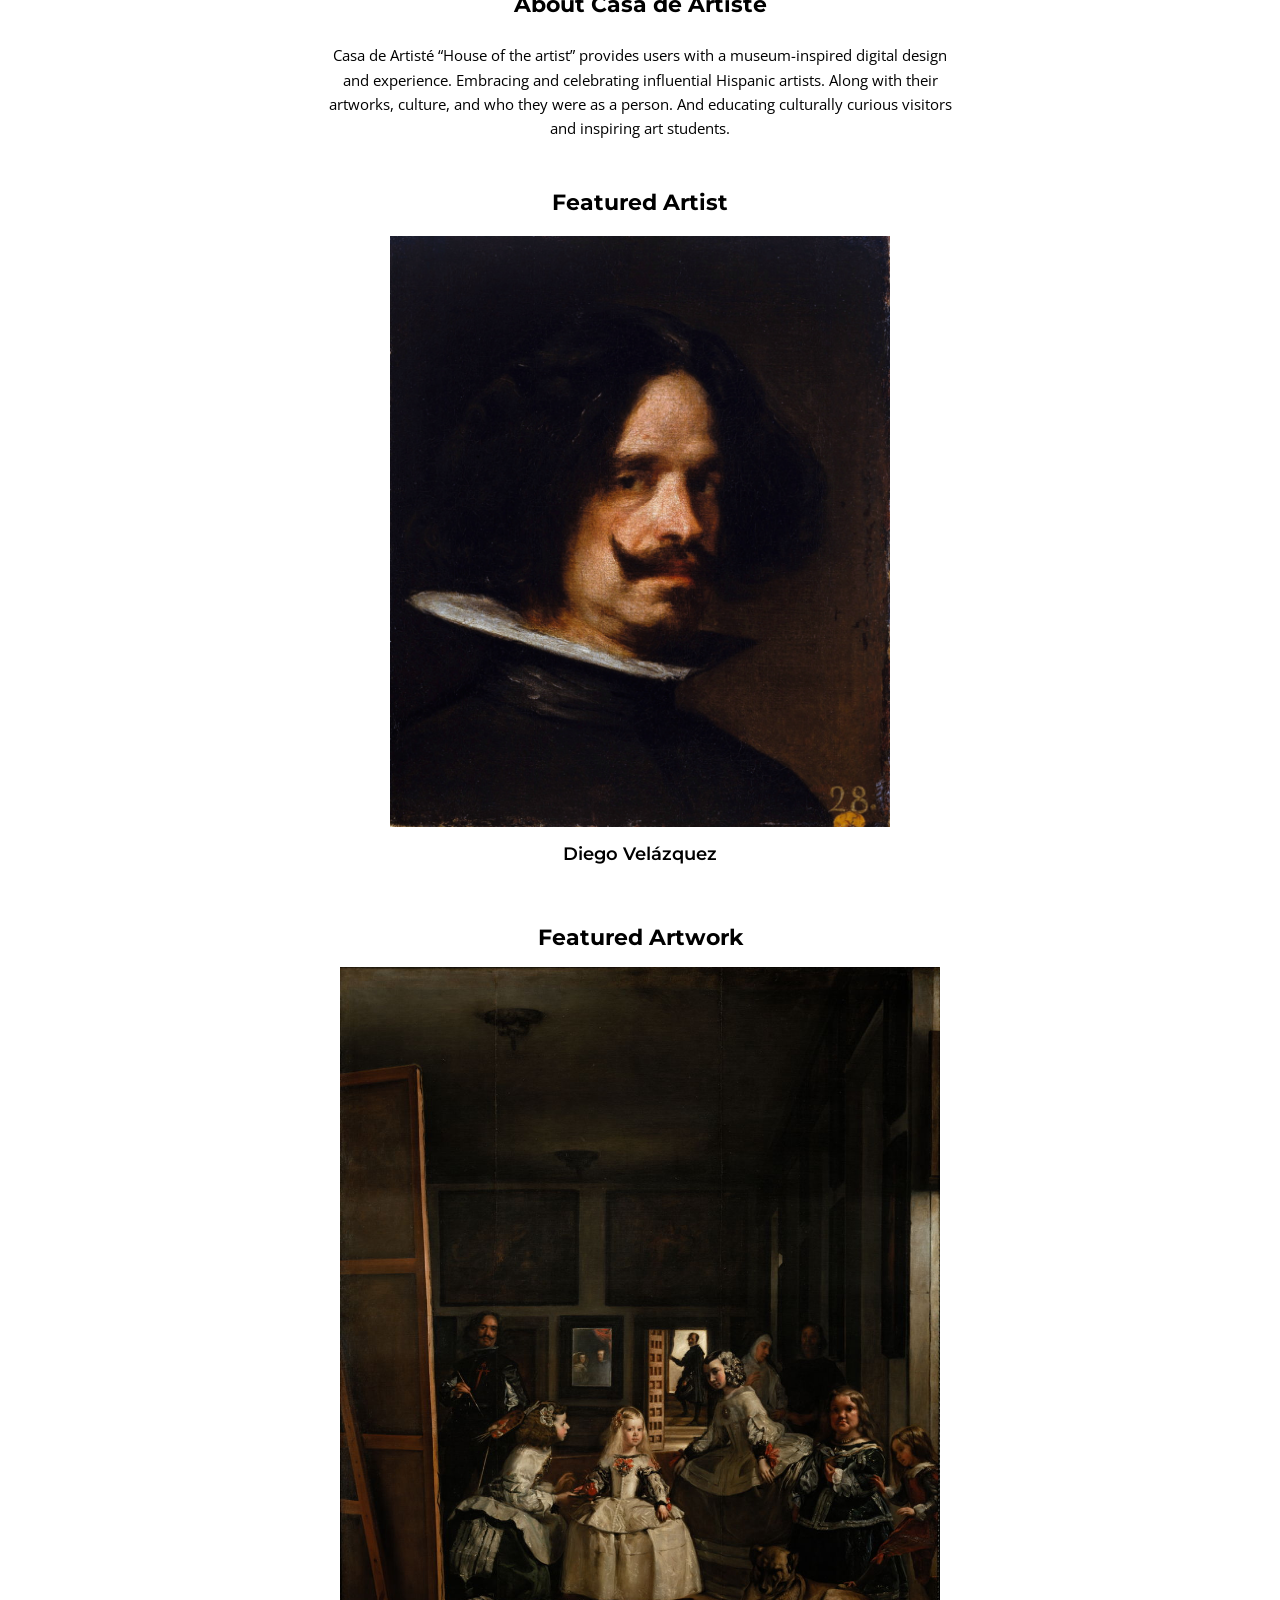
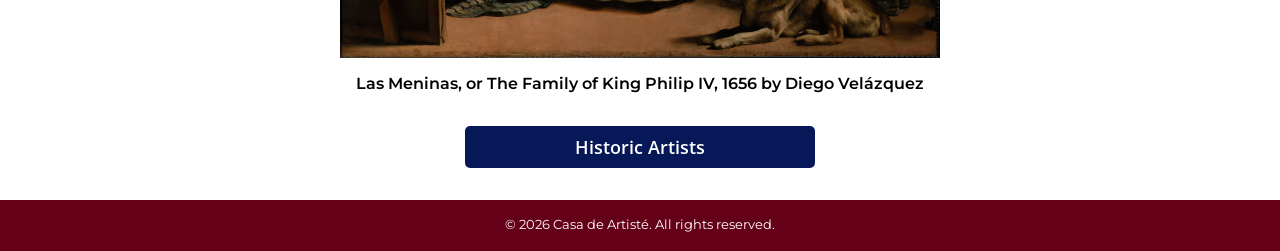
==== commit 5afc5584: "html and images update" ====
--- a/index.html
+++ b/index.html
@@ -29,7 +29,9 @@
 
         <header class="global-header">
                 <!-- add logo to src tag -->
-                <img src="images/Casa de Artiste Logo.svg" alt="Casa de Artisté logo">
+                <a href="index.html">
+                    <img src="images/Casa de Artiste Logo.png" alt="Casa de Artisté logo">
+                </a>
                 <h1>Casa de Artisté</h1>
                 <nav class="global-nav">
                     <!-- make sure I've properly linked each page to the correct 
